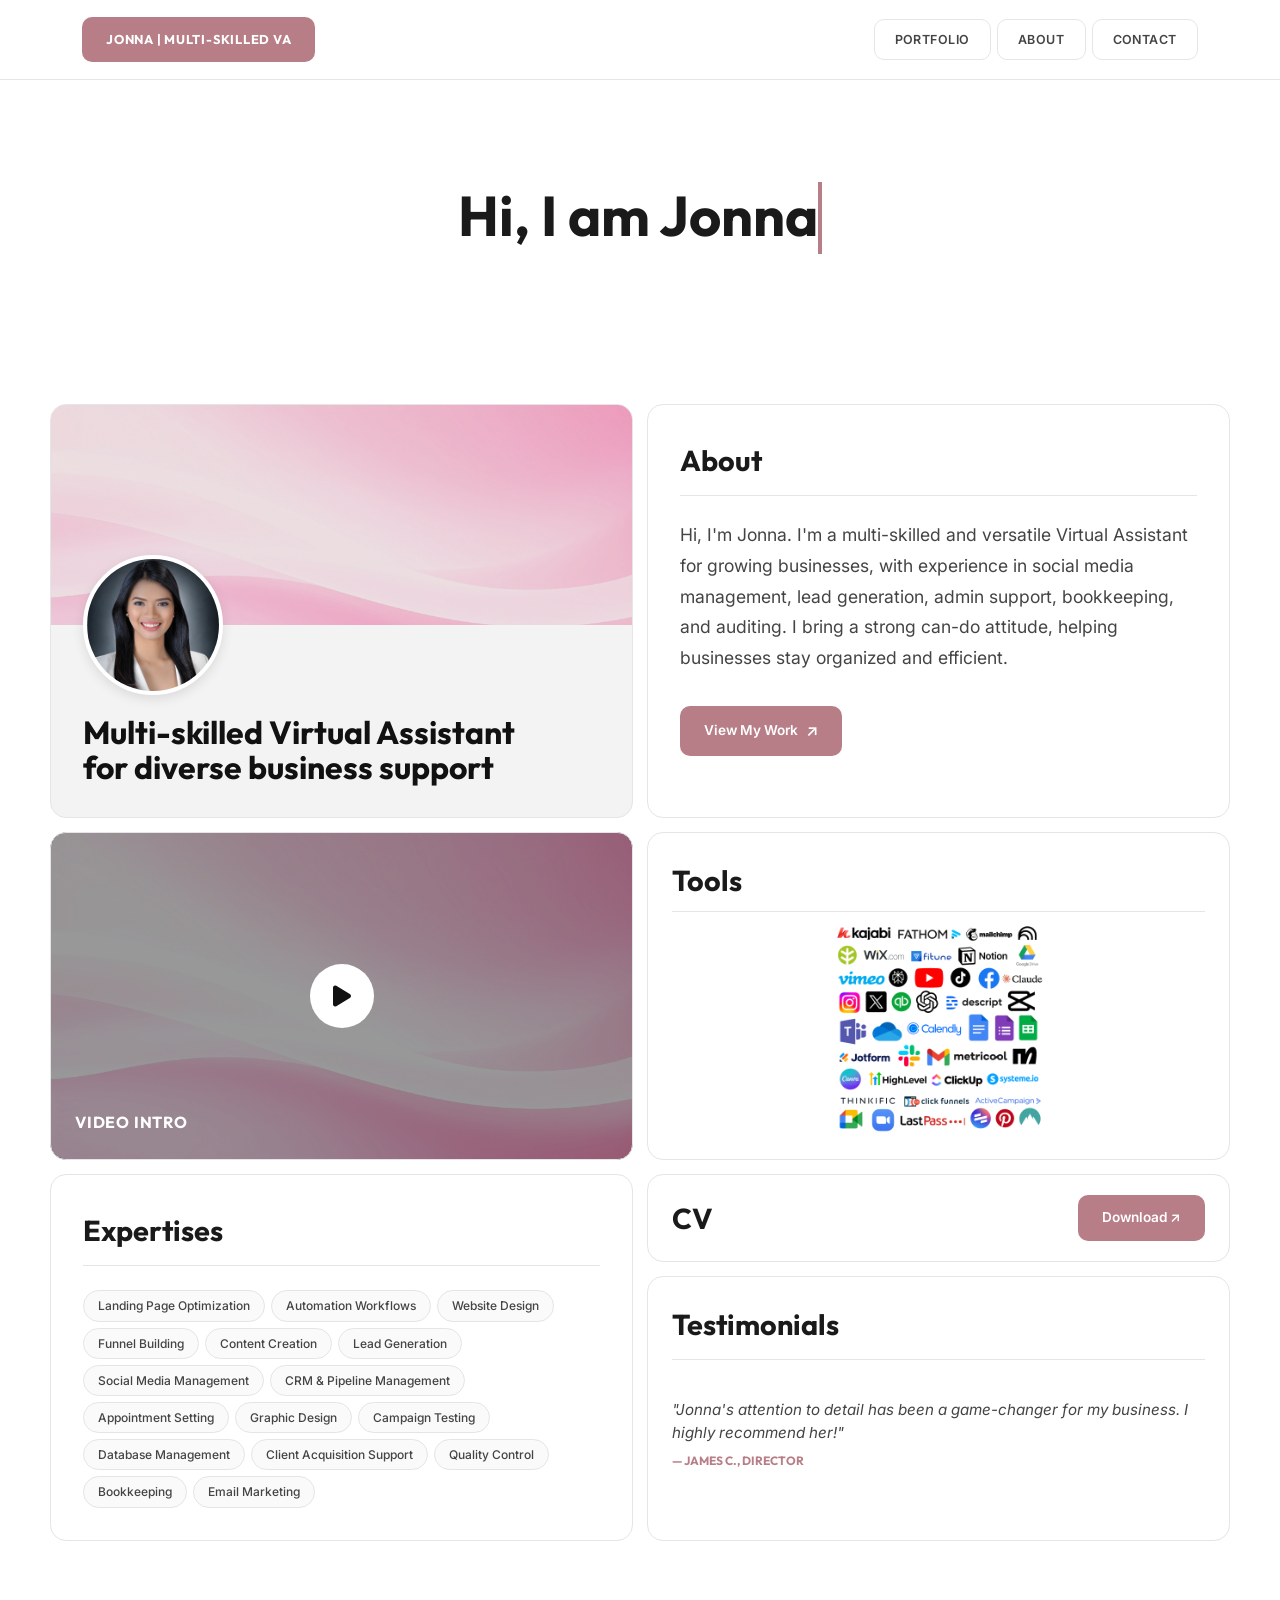
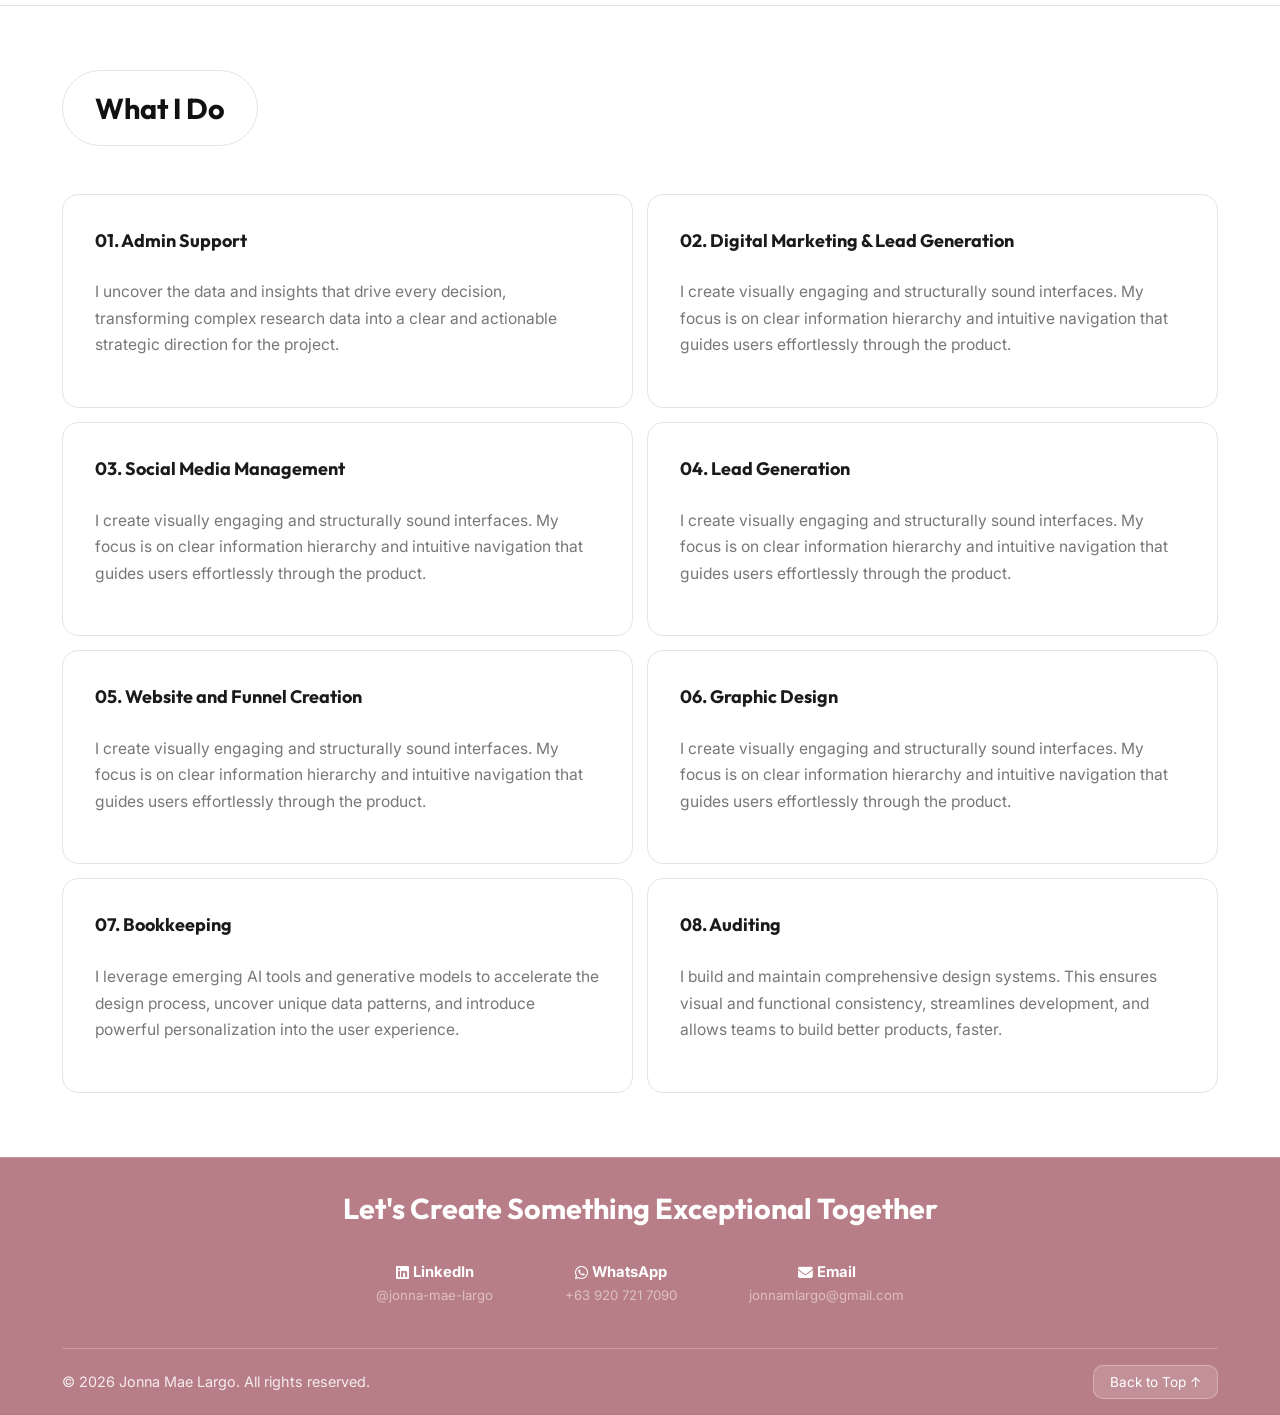
==== index.html @ 794be926 "feat: implement site-wide design system, CSS styles, and favicon assets" ====
<!DOCTYPE html>
<html lang="en">

<head>
    <meta charset="UTF-8">
    <meta name="viewport" content="width=device-width, initial-scale=1.0">
    <meta name="description"
        content="Jonna Mae Largo - Multi-skilled Virtual Assistant for diverse business support. Social media management, lead generation, admin support, bookkeeping, and auditing.">
    <meta name="keywords"
        content="Virtual Assistant, Social Media Management, Lead Generation, VA, Jonna Mae Largo, Admin Support, Bookkeeping, Auditing, Business Support, Growing Businesses">
    <meta name="author" content="Jonna Mae Largo">
    <meta name="robots" content="index, follow">

    <!-- Open Graph / Facebook / LinkedIn -->
    <meta property="og:type" content="website">
    <meta property="og:url" content="https://jonnalargo.github.io/">
    <meta property="og:title" content="Jonna Mae Largo | Multi-Skilled Virtual Assistant">
    <meta property="og:description"
        content="Multi-skilled and versatile Virtual Assistant helping businesses stay organized, efficient, and focused on growth.">
    <meta property="og:image" content="https://jonnalargo.github.io/assets/img/banner/Banner Image.jpg">

    <!-- Twitter -->
    <meta property="twitter:card" content="summary_large_image">
    <meta property="twitter:url" content="https://jonnalargo.github.io/">
    <meta property="twitter:title" content="Jonna Mae Largo | Multi-Skilled Virtual Assistant">
    <meta property="twitter:description"
        content="Multi-skilled and versatile Virtual Assistant helping businesses stay organized, efficient, and focused on growth.">
    <meta property="twitter:image" content="https://jonnalargo.github.io/assets/img/banner/Banner Image.jpg">

    <title>Jonna Mae Largo | Multi-Skilled Virtual Assistant</title>

    <link rel="apple-touch-icon" sizes="180x180" href="/apple-touch-icon.png">
    <link rel="icon" type="image/png" sizes="32x32" href="/favicon-32x32.png">
    <link rel="icon" type="image/png" sizes="16x16" href="/favicon-16x16.png">
    <link rel="manifest" href="/site.webmanifest">

    <!-- Google Fonts -->
    <link rel="preconnect" href="https://fonts.googleapis.com">
    <link rel="preconnect" href="https://fonts.gstatic.com" crossorigin>
    <link
        href="https://fonts.googleapis.com/css2?family=Outfit:wght@300;400;500;600;700&family=Inter:wght@400;500;700&display=swap"
        rel="stylesheet">

    <!-- Font Awesome for Icons -->
    <link rel="stylesheet" href="https://cdnjs.cloudflare.com/ajax/libs/font-awesome/6.5.1/css/all.min.css">

    <!-- Core CSS -->
    <link rel="stylesheet" href="assets/css/styles.css">
</head>

<body>
    <header id="site-header"></header>

    <main>
        <!-- Hero Banner -->
        <section class="hero-banner container" id="heroBanner">
            <h1 class="hero-banner-text">Hi, I am Jonna</h1>
        </section>

        <!-- Main Grid Layout -->
        <section class="main-grid container" id="mainGrid">
            <!-- Row 1: Hero & About -->
            <div class="hero-card">
                <div class="hero-card-banner">
                    <img src="assets/img/banner/Banner Image.jpg" alt="Banner">
                </div>
                <div class="hero-card-body">
                    <div class="hero-avatar">
                        <img src="assets/img/profile/avatar-300.png" alt="Jonna Mae Largo">
                    </div>
                    <h1 class="hero-title">Multi-skilled Virtual Assistant<br>for diverse business support</h1>
                </div>
            </div>
            <div class="about-card">
                <h2 class="card-heading">About</h2>
                <p class="about-text">Hi, I'm Jonna. I'm a multi-skilled and versatile Virtual Assistant for growing
                    businesses, with experience in social media management, lead generation, admin support, bookkeeping,
                    and auditing. I bring a strong can-do attitude, helping businesses stay organized and efficient.</p>
                <a href="portfolio.html" class="btn-primary">View My Work <span class="btn-arrow">↗</span></a>
            </div>

            <!-- Row 2: Video & Tools -->
            <div class="video-card">
                <div class="video-placeholder">
                    <img src="assets/img/banner/Banner Image.jpg" alt="Video Placeholder">
                    <div class="play-button">
                        <i class="fa-solid fa-play"></i>
                    </div>
                    <span class="video-label">Video Intro</span>
                </div>
            </div>
            <div class="tools-card">
                <h3 class="card-heading">Tools</h3>
                <div class="tools-image-container">
                    <img src="assets/img/tools/Marketing Tools.png" alt="Marketing Tools" class="tools-image">
                </div>
            </div>

            <!-- Row 3: Expertise & (CV + Testimonies) -->
            <div class="expertise-card">
                <h3 class="card-heading">Expertises</h3>
                <div class="tags-container">
                    <span class="tag">Landing Page Optimization</span>
                    <span class="tag">Automation Workflows</span>
                    <span class="tag">Website Design</span>
                    <span class="tag">Funnel Building</span>
                    <span class="tag">Content Creation</span>
                    <span class="tag">Lead Generation</span>
                    <span class="tag">Social Media Management</span>
                    <span class="tag">CRM &amp; Pipeline Management</span>
                    <span class="tag">Appointment Setting</span>
                    <span class="tag">Graphic Design</span>
                    <span class="tag">Campaign Testing</span>
                    <span class="tag">Database Management</span>
                    <span class="tag">Client Acquisition Support</span>
                    <span class="tag">Quality Control</span>
                    <span class="tag">Bookkeeping</span>
                    <span class="tag">Email Marketing</span>
                </div>
            </div>
            <div class="stacked-col">
                <div class="cv-card-mini">
                    <h3 class="mini-heading">CV</h3>
                    <a href="assets/files/cv.pdf" class="btn-primary" download>Download ↗</a>
                </div>
                <div class="testimony-card-mini">
                    <h3 class="card-heading">Testimonials</h3>
                    <div class="testimony-scroller">
                        <div class="testimony-track">
                            <div class="testimony-item">
                                <p class="testimony-text">"Jonna's attention to detail has been a game-changer for my
                                    business. I highly recommend her!"</p>
                                <p class="testimony-author">— James C., Director</p>
                            </div>
                            <div class="testimony-item">
                                <p class="testimony-text">"The social media management Jonna provided was exceptional.
                                    We saw a noticeable increase in engagement."</p>
                                <p class="testimony-author">— Elena R., Owner</p>
                            </div>
                            <div class="testimony-item">
                                <p class="testimony-text">"A versatile virtual assistant who stays on top of every
                                    deadline. Jonna is truly talented."</p>
                                <p class="testimony-author">— Marcus L., Lead</p>
                            </div>
                            <!-- Duplicated for loop -->
                            <div class="testimony-item">
                                <p class="testimony-text">"Jonna's attention to detail has been a game-changer for my
                                    business. I highly recommend her!"</p>
                                <p class="testimony-author">— James C., Director</p>
                            </div>
                        </div>
                    </div>
                </div>
            </div>
        </section>


        <!-- Services Section -->
        <section class="services-section" id="services">
            <div class="container">
                <span class="section-label">What I Do</span>
                <div class="services-grid">
                    <div class="service-card">
                        <h4 class="service-number">01. Admin Support</h4>
                        <p class="service-desc">I uncover the data and insights that drive every decision, transforming
                            complex research data into a clear and actionable strategic direction for the project.</p>
                    </div>
                    <div class="service-card">
                        <h4 class="service-number">02. Digital Marketing &amp; Lead Generation</h4>
                        <p class="service-desc">I create visually engaging and structurally sound interfaces. My focus
                            is on clear information hierarchy and intuitive navigation that guides users effortlessly
                            through the product.</p>
                    </div>
                    <div class="service-card">
                        <h4 class="service-number">03. Social Media Management</h4>
                        <p class="service-desc">I create visually engaging and structurally sound interfaces. My focus
                            is on clear information hierarchy and intuitive navigation that guides users effortlessly
                            through the product.</p>
                    </div>
                    <div class="service-card">
                        <h4 class="service-number">04. Lead Generation</h4>
                        <p class="service-desc">I create visually engaging and structurally sound interfaces. My focus
                            is on clear information hierarchy and intuitive navigation that guides users effortlessly
                            through the product.</p>
                    </div>
                    <div class="service-card">
                        <h4 class="service-number">05. Website and Funnel Creation</h4>
                        <p class="service-desc">I create visually engaging and structurally sound interfaces. My focus
                            is on clear information hierarchy and intuitive navigation that guides users effortlessly
                            through the product.</p>
                    </div>
                    <div class="service-card">
                        <h4 class="service-number">06. Graphic Design</h4>
                        <p class="service-desc">I create visually engaging and structurally sound interfaces. My focus
                            is on clear information hierarchy and intuitive navigation that guides users effortlessly
                            through the product.</p>
                    </div>
                    <div class="service-card">
                        <h4 class="service-number">07. Bookkeeping</h4>
                        <p class="service-desc">I leverage emerging AI tools and generative models to accelerate the
                            design process, uncover unique data patterns, and introduce powerful personalization into
                            the user experience.</p>
                    </div>
                    <div class="service-card">
                        <h4 class="service-number">08. Auditing</h4>
                        <p class="service-desc">I build and maintain comprehensive design systems. This ensures visual
                            and functional consistency, streamlines development, and allows teams to build better
                            products, faster.</p>
                    </div>
                </div>
            </div>
        </section>


    </main>

    <footer id="site-footer"></footer>

    <script src="assets/js/components.js"></script>
    <script src="assets/js/index.js"></script>
</body>

</html>
---- assets/css/styles.css ----
/* ========================================
   Design System & Variables
   ======================================== */
@import url('https://fonts.googleapis.com/css2?family=Inter:wght@300;400;500;600;700&family=Outfit:wght@400;500;600;700&display=swap');

:root {
    --clr-bg: #ffffff;
    --clr-bg-alt: #fafafa;
    --clr-surface: #ffffff;
    --clr-border: #e5e5e5;
    --clr-text: #1a1a1a;
    --clr-text-secondary: #444;
    --clr-text-muted: #777;
    --clr-black: #111;
    --clr-white: #fff;
    --clr-accent: #b87e87;
    --clr-accent-hover: #a67179;

    --font-heading: 'Outfit', sans-serif;
    --font-body: 'Inter', sans-serif;

    --space-xs: 0.25rem;
    --space-sm: 0.5rem;
    --space-md: 1rem;
    --space-lg: 1.5rem;
    --space-xl: 2rem;
    --space-2xl: 3rem;
    --space-3xl: 4rem;

    --ease: cubic-bezier(0.4, 0, 0.2, 1);
    --transition-fast: 150ms var(--ease);
    --transition-base: 250ms var(--ease);

    --header-height: 80px;
    --notif-height: 36px;
    --max-width: 1180px;
    --radius: 16px;
    --radius-sm: 10px;
    --radius-pill: 50px;
}

/* ========================================
   Reset & Base
   ======================================== */
*,
*::before,
*::after {
    margin: 0;
    padding: 0;
    box-sizing: border-box;
}

html {
    height: 100%;
    margin: 0;
    padding: 0;
    scroll-behavior: smooth;
    -webkit-font-smoothing: antialiased;
    overflow-x: hidden;
}

body {
    font-family: var(--font-body);
    background: var(--clr-bg);
    color: var(--clr-text);
    line-height: 1.6;
    min-height: 100vh;
    min-height: 100dvh;
    margin: 0;
    display: flex;
    flex-direction: column;
    overflow-x: hidden;
}

a {
    color: inherit;
    text-decoration: none;
}

ul {
    list-style: none;
}

img {
    max-width: 100%;
    display: block;
}

/* ========================================
   Notification Bar
   ======================================== */
.notification-bar {
    height: var(--notif-height);
    background: var(--clr-bg-alt);
    display: flex;
    align-items: center;
    justify-content: center;
    gap: var(--space-md);
    font-size: 0.8rem;
    color: var(--clr-text-muted);
    border-bottom: 1px solid var(--clr-border);
}

.notification-bar p {
    display: flex;
    align-items: center;
    gap: var(--space-sm);
}

.notification-cta {
    background: var(--clr-coral);
    color: var(--clr-white);
    padding: 3px 14px;
    border-radius: var(--radius-pill);
    font-size: 0.75rem;
    font-weight: 600;
    transition: opacity var(--transition-fast);
}

.notification-cta:hover {
    opacity: 0.85;
}

/* ========================================
   Header
   ======================================== */
#site-header {
    position: sticky;
    top: 0;
    z-index: 1000;
    height: var(--header-height);
    background: rgba(255, 255, 255, 0.85);
    backdrop-filter: blur(16px);
    -webkit-backdrop-filter: blur(16px);
    border-bottom: 1px solid var(--clr-border);
}

.header-container {
    max-width: var(--max-width);
    margin: 0 auto;
    padding: 0 var(--space-xl);
    height: 100%;
    display: flex;
    align-items: center;
    justify-content: space-between;
}

.logo {
    font-family: var(--font-heading);
    font-size: 0.8rem;
    font-weight: 700;
    letter-spacing: 0.06em;
    text-transform: uppercase;
    background: var(--clr-accent);
    color: var(--clr-white);
    padding: 12px 24px;
    border-radius: var(--radius-sm);
    transition: background var(--transition-fast);
}

.logo:hover {
    background: var(--clr-accent-hover);
}

nav ul {
    display: flex;
    gap: 6px;
    align-items: center;
}

nav ul li a {
    display: inline-flex;
    align-items: center;
    gap: 4px;
    padding: 10px 20px;
    font-size: 0.78rem;
    font-weight: 600;
    text-transform: uppercase;
    letter-spacing: 0.04em;
    color: var(--clr-text-secondary);
    border: 1px solid transparent;
    border-radius: var(--radius-sm);
    transition: all var(--transition-fast);
}

nav ul li a:hover {
    color: var(--clr-text);
    background: var(--clr-bg-alt);
}

nav ul li a.nav-outlined {
    border-color: var(--clr-border);
}

nav ul li a.nav-outlined:hover {
    border-color: var(--clr-text);
    background: var(--clr-bg-alt);
}

nav ul li a.active {
    color: var(--clr-black);
    font-weight: 700;
}

/* Mobile nav toggle */
.nav-toggle {
    display: none;
    flex-direction: column;
    gap: 5px;
    background: none;
    border: none;
    cursor: pointer;
    padding: var(--space-sm);
    z-index: 1001;
}

.nav-toggle span {
    display: block;
    width: 22px;
    height: 2px;
    background: var(--clr-text);
    border-radius: 2px;
    transition: transform var(--transition-base), opacity var(--transition-base);
}

.nav-toggle.open span:nth-child(1) {
    transform: translateY(7px) rotate(45deg);
}

.nav-toggle.open span:nth-child(2) {
    opacity: 0;
}

.nav-toggle.open span:nth-child(3) {
    transform: translateY(-7px) rotate(-45deg);
}

/* ========================================
   Layout
   ======================================== */
main {
    flex: 1;
    width: 100%;
}

.container {
    max-width: var(--max-width);
    margin: 0 auto;
    padding: 0 0.75rem;
}

/* ========================================
   Card Base
   ======================================== */
.card {
    background: var(--clr-surface);
    border: 1px solid var(--clr-border);
    border-radius: var(--radius);
    overflow: hidden;
}

/* ========================================
   Hero Banner
   ======================================== */
.hero-banner {
    display: flex;
    align-items: center;
    justify-content: center;
    min-height: 260px;
    padding-top: var(--space-2xl);
    padding-bottom: var(--space-xl);
}

.hero-banner-text {
    font-family: var(--font-heading);
    font-size: 3.5rem;
    font-weight: 700;
    color: var(--clr-text);
    text-align: center;
    line-height: 1.2;
    overflow: hidden;
    white-space: pre;
    border-right: 4px solid var(--clr-accent);
    width: fit-content;
    margin: 0 auto;
    min-height: 4.5rem;
}

@keyframes blink {

    from,
    to {
        border-color: transparent;
    }

    50% {
        border-color: var(--clr-accent);
    }
}

.hero-banner-text.typing-cursor {
    animation: blink 0.7s step-end infinite;
}

/* ========================================
   Hero Grid
   ======================================== */
/* ========================================
   Main Grid Layout
   ======================================== */
.main-grid {
    display: grid;
    grid-template-columns: 1fr 1fr;
    gap: 14px;
    padding: var(--space-3xl) 0;
    align-items: stretch;
}

.hero-card {
    border: 1px solid var(--clr-border);
    border-radius: var(--radius);
    overflow: hidden;
    position: relative;
    display: flex;
    flex-direction: column;
    background: #f3f3f3;
    /* Light gray background from mockup */
    min-height: auto;
    /* Allow growth by content */
}

.hero-card-banner {
    height: 220px;
    overflow: hidden;
    position: relative;
}

.hero-card-banner::after {
    content: '';
    position: absolute;
    inset: 0;
    background: var(--clr-accent);
    opacity: 0.25;
    pointer-events: none;
}

.hero-card-banner img {
    width: 100%;
    height: 100%;
    object-fit: cover;
}

.hero-card-body {
    padding: var(--space-xl);
    padding-top: 90px;
    /* Space for the 140px avatar */
    position: relative;
    display: flex;
    flex-direction: column;
}

.hero-avatar {
    position: absolute;
    top: -70px;
    left: var(--space-xl);
    width: 140px;
    height: 140px;
    border-radius: 50%;
    border: 4px solid var(--clr-white);
    overflow: hidden;
    background: var(--clr-white);
    box-shadow: 0 4px 12px rgba(0, 0, 0, 0.1);
    z-index: 10;
}

.hero-avatar img {
    width: 100%;
    height: 100%;
    object-fit: cover;
    object-position: center 12%;
}

.hero-title {
    font-family: var(--font-heading);
    font-size: 2rem;
    font-weight: 700;
    color: var(--clr-black);
    line-height: 1.1;
}

/* About Card */
.about-card {
    border: 1px solid var(--clr-border);
    border-radius: var(--radius);
    padding: var(--space-xl);
    display: flex;
    flex-direction: column;
}

.about-heading {
    font-family: var(--font-heading);
    font-size: 1.8rem;
    font-weight: 700;
    margin-bottom: var(--space-lg);
}



.about-text {
    font-size: 1.1rem;
    color: var(--clr-text-secondary);
    line-height: 1.75;
    margin-bottom: var(--space-xl);
}

.btn-primary {
    display: inline-flex;
    align-items: center;
    gap: 8px;
    background: var(--clr-accent);
    color: var(--clr-white);
    padding: 12px 24px;
    border-radius: var(--radius-sm);
    font-size: 0.85rem;
    font-weight: 600;
    transition: background var(--transition-fast);
    width: fit-content;
}

.btn-primary:hover {
    background: var(--clr-accent-hover);
}

.btn-arrow {
    font-size: 1rem;
}

/* ========================================
   Info Grid (Expertises, CV, Tools)
   ======================================== */
.stacked-col {
    display: flex;
    flex-direction: column;
    gap: 14px;
}

.card-heading {
    font-family: var(--font-heading);
    font-size: 1.8rem;
    font-weight: 700;
    margin-bottom: var(--space-lg);
    padding-bottom: 12px;
    border-bottom: 1px solid var(--clr-border);
}

/* Tags */
.tags-container {
    display: flex;
    flex-wrap: wrap;
    gap: 6px;
}

.tag {
    display: inline-block;
    padding: 5px 14px;
    background: var(--clr-bg-alt);
    border: 1px solid var(--clr-border);
    border-radius: var(--radius-pill);
    font-size: 0.75rem;
    color: var(--clr-text-secondary);
    font-weight: 500;
    transition: all var(--transition-fast);
}

/* CV Card */
.cv-card {
    display: flex;
    flex-direction: column;
}

.cv-download {
    margin-top: auto;
}

.cv-select {
    width: 100%;
    padding: 10px 14px;
    border: 1px solid var(--clr-border);
    border-radius: var(--radius-sm);
    font-family: var(--font-body);
    font-size: 0.85rem;
    background: var(--clr-white);
    color: var(--clr-text);
    cursor: pointer;
    appearance: none;
    background-image: url("data:image/svg+xml,%3Csvg xmlns='http://www.w3.org/2000/svg' width='12' height='12' fill='%23777' viewBox='0 0 16 16'%3E%3Cpath d='M1.646 4.646a.5.5 0 0 1 .708 0L8 10.293l5.646-5.647a.5.5 0 0 1 .708.708l-6 6a.5.5 0 0 1-.708 0l-6-6a.5.5 0 0 1 0-.708z'/%3E%3C/svg%3E");
    background-repeat: no-repeat;
    background-position: right 12px center;
}

/* Tools */
.tools-card {
    overflow: hidden;
    display: flex;
    flex-direction: column;
}

.tools-image-container {
    flex: 1;
    display: flex;
    align-items: center;
    justify-content: center;
    margin-left: calc(var(--space-xl) * -1);
    margin-right: calc(var(--space-xl) * -1);
}

.tools-image {
    width: 100%;
    height: auto;
    object-fit: contain;
}

/* Video Card */
.video-card {
    border: 1px solid var(--clr-border);
    border-radius: var(--radius);
    overflow: hidden;
    position: relative;
    background: #000;
    aspect-ratio: 16 / 9;
}

.video-placeholder {
    width: 100%;
    height: 100%;
    position: relative;
}

.video-placeholder img {
    width: 100%;
    height: 100%;
    object-fit: cover;
    opacity: 0.6;
}

.play-button {
    position: absolute;
    top: 50%;
    left: 50%;
    transform: translate(-50%, -50%);
    width: 64px;
    height: 64px;
    background: var(--clr-white);
    color: var(--clr-black);
    border-radius: 50%;
    display: flex;
    align-items: center;
    justify-content: center;
    font-size: 1.5rem;
    cursor: pointer;
    transition: transform var(--transition-fast), background var(--transition-fast);
}

.play-button:hover {
    transform: translate(-50%, -50%) scale(1.1);
    background: var(--clr-bg-alt);
}

.video-label {
    position: absolute;
    bottom: 1.5rem;
    left: 1.5rem;
    color: var(--clr-white);
    font-family: var(--font-heading);
    font-weight: 700;
    font-size: 1rem;
    letter-spacing: 0.05em;
    text-transform: uppercase;
}

/* CV Card Mini */
.cv-card-mini {
    display: flex;
    align-items: center;
    justify-content: space-between;
    padding: 1.25rem 1.5rem;
    border: 1px solid var(--clr-border);
    border-radius: var(--radius);
    background: var(--clr-surface);
}

.mini-heading {
    font-family: var(--font-heading);
    font-size: 1.8rem;
    font-weight: 700;
    margin-bottom: 0;
}

.mini-subtext {
    font-size: 0.75rem;
    color: var(--clr-text-muted);
}

.mini-btn {
    padding: 8px 16px;
    font-size: 0.75rem;
}

/* Testimony Card Mini */
.testimony-card-mini {
    flex: 1;
    border: 1px solid var(--clr-border);
    border-radius: var(--radius);
    padding: 1.5rem;
    overflow: hidden;
    background: var(--clr-surface);
}

.testimony-scroller {
    height: 100px;
    overflow: hidden;
    position: relative;
    mask-image: linear-gradient(to bottom, transparent, black 15%, black 85%, transparent);
    -webkit-mask-image: linear-gradient(to bottom, transparent, black 15%, black 85%, transparent);
}

.testimony-track {
    display: flex;
    flex-direction: column;
    animation: verticalScroll 12s linear infinite;
}

.testimony-track:hover {
    animation-play-state: paused;
}

.testimony-item {
    height: 100px;
    display: flex;
    flex-direction: column;
    justify-content: center;
}

.testimony-text {
    font-size: 0.95rem;
    color: var(--clr-text-secondary);
    font-style: italic;
    line-height: 1.5;
    margin-bottom: 0.4rem;
}

.testimony-author {
    font-family: var(--font-heading);
    font-size: 0.75rem;
    font-weight: 700;
    color: var(--clr-accent);
    text-transform: uppercase;
}

/* Share card styles */
.expertise-card {
    border: 1px solid var(--clr-border);
    border-radius: var(--radius);
    padding: var(--space-xl);
    background: var(--clr-surface);
}

.tools-card {
    border: 1px solid var(--clr-border);
    border-radius: var(--radius);
    background: var(--clr-surface);
    aspect-ratio: 16 / 9;
    padding: 0;
    display: flex;
    flex-direction: column;
}

.tools-card .card-heading {
    margin: 1.5rem 1.5rem 0.5rem;
    padding-bottom: 8px;
}

.tools-image-container {
    flex: 1;
    display: flex;
    align-items: center;
    justify-content: center;
    padding: 0 1.5rem 1.5rem;
    overflow: hidden;
}

.tools-image {
    max-height: 100%;
    width: auto;
    object-fit: contain;
}

.border-none {
    border-bottom: none !important;
}

@keyframes verticalScroll {
    0% {
        transform: translateY(0);
    }

    100% {
        transform: translateY(-300px);
    }
}

/* ========================================
   Showcase Banner
   ======================================== */


/* ========================================
   Services Section
   ======================================== */
.services-section {
    padding: var(--space-3xl) 0;
    border-top: 1px solid var(--clr-border);
}

.section-label {
    display: inline-block;
    font-family: var(--font-heading);
    font-size: 1.8rem;
    font-weight: 700;
    color: var(--clr-black);
    padding: 14px 32px;
    border: 1px solid var(--clr-border);
    border-radius: var(--radius-pill);
    margin-bottom: var(--space-2xl);
}

.services-grid {
    display: grid;
    grid-template-columns: 1fr 1fr;
    gap: 14px;
}

.service-card {
    border: 1px solid var(--clr-border);
    border-radius: var(--radius);
    padding: var(--space-xl) var(--space-xl) var(--space-2xl);
}

.service-number {
    font-family: var(--font-heading);
    font-size: 1.125rem;
    font-weight: 700;
    margin-bottom: var(--space-lg);
}

.service-desc {
    font-size: 0.975rem;
    color: var(--clr-text-muted);
    line-height: 1.7;
}

/* ========================================
   CTA Section
   ======================================== */
.cta-section,
.footer-cta {
    padding: var(--space-xl) 0;
    background: #b87e87;
    /* Original dusty rose */
    color: var(--clr-white);
    position: relative;
    overflow: hidden;
}

.footer-cta {
    border-top: 1px solid rgba(255, 255, 255, 0.2);
}

.cta-links.social-text-links {
    display: flex;
    justify-content: center;
    column-gap: 4.5rem;
    /* Large horizontal gap */
    row-gap: 1.5rem;
    /* Smaller vertical gap for wrap */
    flex-wrap: wrap;
}

.social-link {
    display: flex;
    flex-direction: column;
    align-items: center;
    gap: 0;
    color: var(--clr-white);
    transition: opacity var(--transition-fast);
    padding: 10px 0;
}

.platform-info {
    display: flex;
    align-items: center;
    gap: 4px;
    font-size: 0.925rem;
    font-weight: 700;
}

.social-link:hover {
    opacity: 0.7;
}

.social-link i {
    font-size: 0.925rem;
}

.handle {
    font-size: 0.825rem;
    font-weight: 400;
    color: rgba(255, 255, 255, 0.5);
}

.cta-title {
    font-family: var(--font-heading);
    font-size: 1.8rem;
    font-weight: 700;
    text-align: center;
    margin-bottom: var(--space-lg);
    line-height: 1.3;
}

.cta-links {
    display: grid;
    grid-template-columns: 1fr 1fr 1fr;
    gap: 14px;
}

.cta-link {
    display: flex;
    align-items: center;
    justify-content: space-between;
    padding: 16px 20px;
    border: 1px solid rgba(255, 255, 255, 0.2);
    border-radius: var(--radius-sm);
    font-size: 0.9rem;
    font-weight: 500;
    color: var(--clr-white);
    transition: all var(--transition-base);
}

.cta-link:hover {
    background: rgba(255, 255, 255, 0.08);
    border-color: rgba(255, 255, 255, 0.4);
}

.link-arrow {
    font-size: 1.1rem;
}

/* ========================================
   Footer
   ======================================== */
#site-footer {
    background: #b87e87;
    /* Original dusty rose */
    color: var(--clr-white);
}

.footer-container {
    max-width: var(--max-width);
    margin: 0 auto;
    padding: 0 0.75rem var(--space-md);
}

.footer-bottom {
    display: flex;
    justify-content: space-between;
    align-items: center;
    flex-wrap: wrap;
    gap: var(--space-lg);
    padding-top: var(--space-md);
    border-top: 1px solid rgba(255, 255, 255, 0.2);
}

.copyright {
    color: rgba(255, 255, 255, 0.85);
    font-size: 0.9rem;
}

.footer-links {
    display: flex;
    align-items: center;
    gap: var(--space-xl);
}

.back-to-top {
    background: rgba(255, 255, 255, 0.15);
    border: 1px solid rgba(255, 255, 255, 0.3);
    color: var(--clr-white);
    padding: 8px 16px;
    border-radius: var(--radius-sm);
    font-family: inherit;
    font-size: 0.85rem;
    cursor: pointer;
    transition: all var(--transition-fast);
}

.back-to-top:hover {
    background: rgba(255, 255, 255, 0.25);
    border-color: var(--clr-white);
}

.footer-social-links {
    display: flex;
    gap: var(--space-md);
}

.footer-social-links a {
    color: rgba(255, 255, 255, 0.6);
    font-size: 0.9rem;
    transition: color var(--transition-fast);
}

.footer-social-links a:hover {
    color: var(--clr-white);
}

/* ========================================
   Utility
   ======================================== */
.section-title {
    font-family: var(--font-heading);
    font-size: 2.5rem;
    font-weight: 700;
    margin-bottom: var(--space-xs);
}

.section-subtitle {
    color: var(--clr-text-muted);
    font-size: 1.1rem;
    max-width: 600px;
    margin: 0 0 1.5rem;
}

/* ========================================
   Contact Section
   ======================================== */
.contact-section {
    padding-top: 3rem;
}

.contact-container {
    max-width: 680px;
    margin: 2rem auto 5rem;
    padding: 0 1.5rem;
}

.contact-card {
    background: var(--clr-surface);
    border: 1px solid var(--clr-border);
    border-radius: var(--radius);
    padding: 3rem;
    box-shadow: 0 4px 24px rgba(0, 0, 0, 0.05);
}

.contact-form {
    display: flex;
    flex-direction: column;
    gap: 1.5rem;
}

.form-group {
    display: flex;
    flex-direction: column;
    gap: 0.5rem;
}

.form-label {
    font-family: var(--font-heading);
    font-size: 0.85rem;
    font-weight: 700;
    color: var(--clr-text);
    text-transform: uppercase;
    letter-spacing: 0.05em;
}

.form-input,
.form-textarea {
    width: 100%;
    padding: 12px 16px;
    border: 1px solid var(--clr-border);
    border-radius: var(--radius-sm);
    font-family: var(--font-body);
    font-size: 0.95rem;
    color: var(--clr-text);
    background: var(--clr-bg-alt);
    transition: border-color var(--transition-fast), background var(--transition-fast);
}

.form-input:focus,
.form-textarea:focus {
    outline: none;
    border-color: var(--clr-accent);
    background: var(--clr-white);
}

.form-textarea {
    min-height: 160px;
    resize: vertical;
}

.form-submit {
    margin-top: 1rem;
    padding: 14px 28px;
    font-size: 0.95rem;
    cursor: pointer;
    border: none;
    align-self: flex-start;
}

.form-submit:disabled {
    opacity: 0.6;
    cursor: not-allowed;
}

.form-status {
    margin-top: 1.5rem;
    padding: 1rem;
    border-radius: var(--radius-sm);
    font-size: 0.9rem;
    display: none;
}

.form-status.success {
    display: block;
    background: #ecfdf5;
    color: #065f46;
    border: 1px solid #10b981;
}

.form-status.error {
    display: block;
    background: #fef2f2;
    color: #991b1b;
    border: 1px solid #ef4444;
}

/* ========================================
   Responsive
   ======================================== */
@media (max-width: 900px) {
    .hero-banner {
        padding: 1.5rem 0 !important;
    }

    .container {
        padding-left: 1.25rem !important;
        padding-right: 1.25rem !important;
    }

    .main-grid {
        grid-template-columns: 1fr;
    }

    .services-grid {
        grid-template-columns: 1fr;
    }

    .cta-links {
        grid-template-columns: 1fr;
    }

    .hero-card {
        min-height: 260px;
    }

    /* Footer Mobile */
    .cta-links.social-text-links {
        flex-direction: column;
        align-items: center;
        gap: 0.75rem;
    }

    .social-link {
        padding: 0;
    }

    .footer-bottom {
        flex-direction: column;
        align-items: center;
        gap: 1.5rem;
        text-align: center;
    }
}

@media (max-width: 768px) {
    .nav-toggle {
        display: flex;
    }

    #mainNav {
        position: fixed;
        top: 0;
        right: -100%;
        width: 280px;
        height: 100vh;
        background: var(--clr-white);
        border-left: 1px solid var(--clr-border);
        padding: calc(var(--header-height) + var(--space-xl)) var(--space-md) var(--space-md);
        transition: right 0.4s var(--ease);
        box-shadow: -10px 0 40px rgba(0, 0, 0, 0.1);
        z-index: 1000;
    }

    #mainNav.open {
        right: 0;
    }

    nav ul {
        flex-direction: column;
        gap: var(--space-sm);
        width: 100%;
        align-items: stretch;
    }

    nav ul li a {
        display: block;
        padding: var(--space-sm) var(--space-md);
        font-size: 1rem;
    }

    .cta-title {
        font-size: 1.6rem;
    }

    .hero-title {
        font-size: 1.3rem;
    }

    .about-heading {
        font-size: 1.4rem;
    }
}
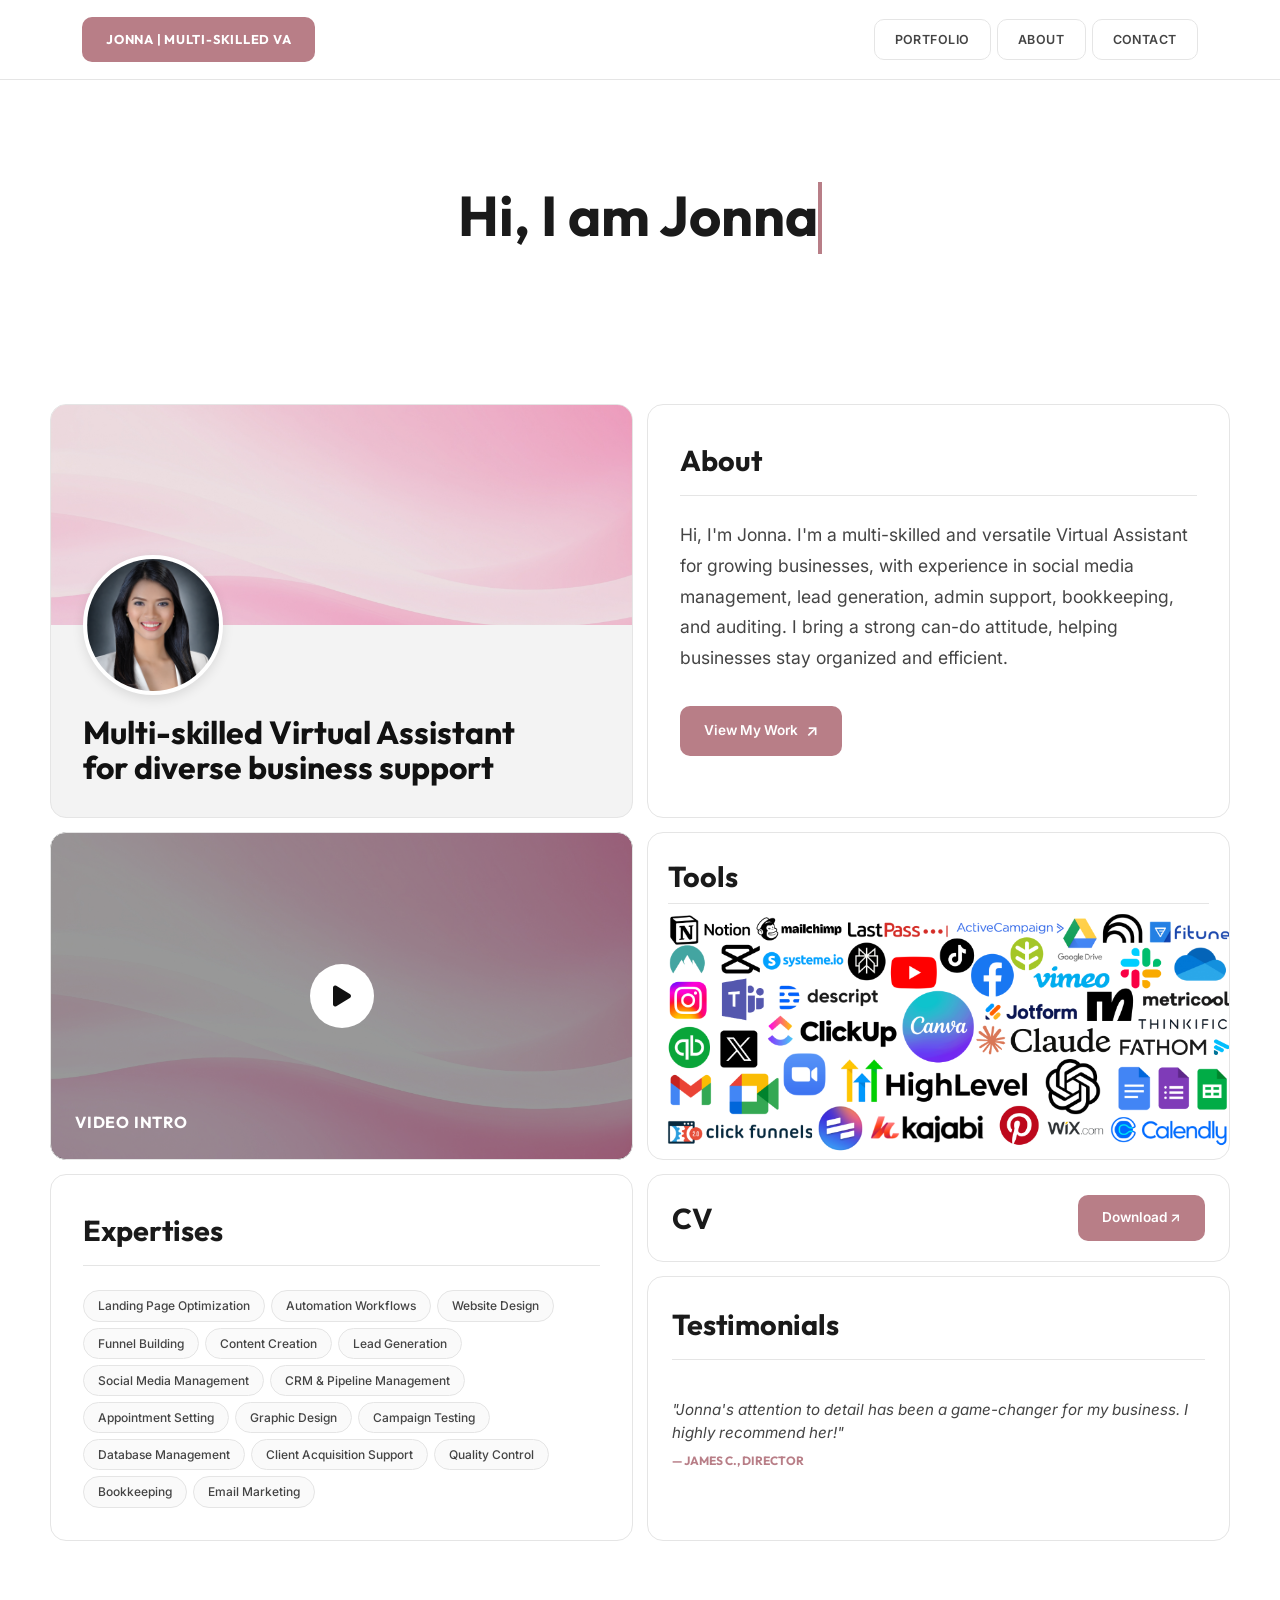
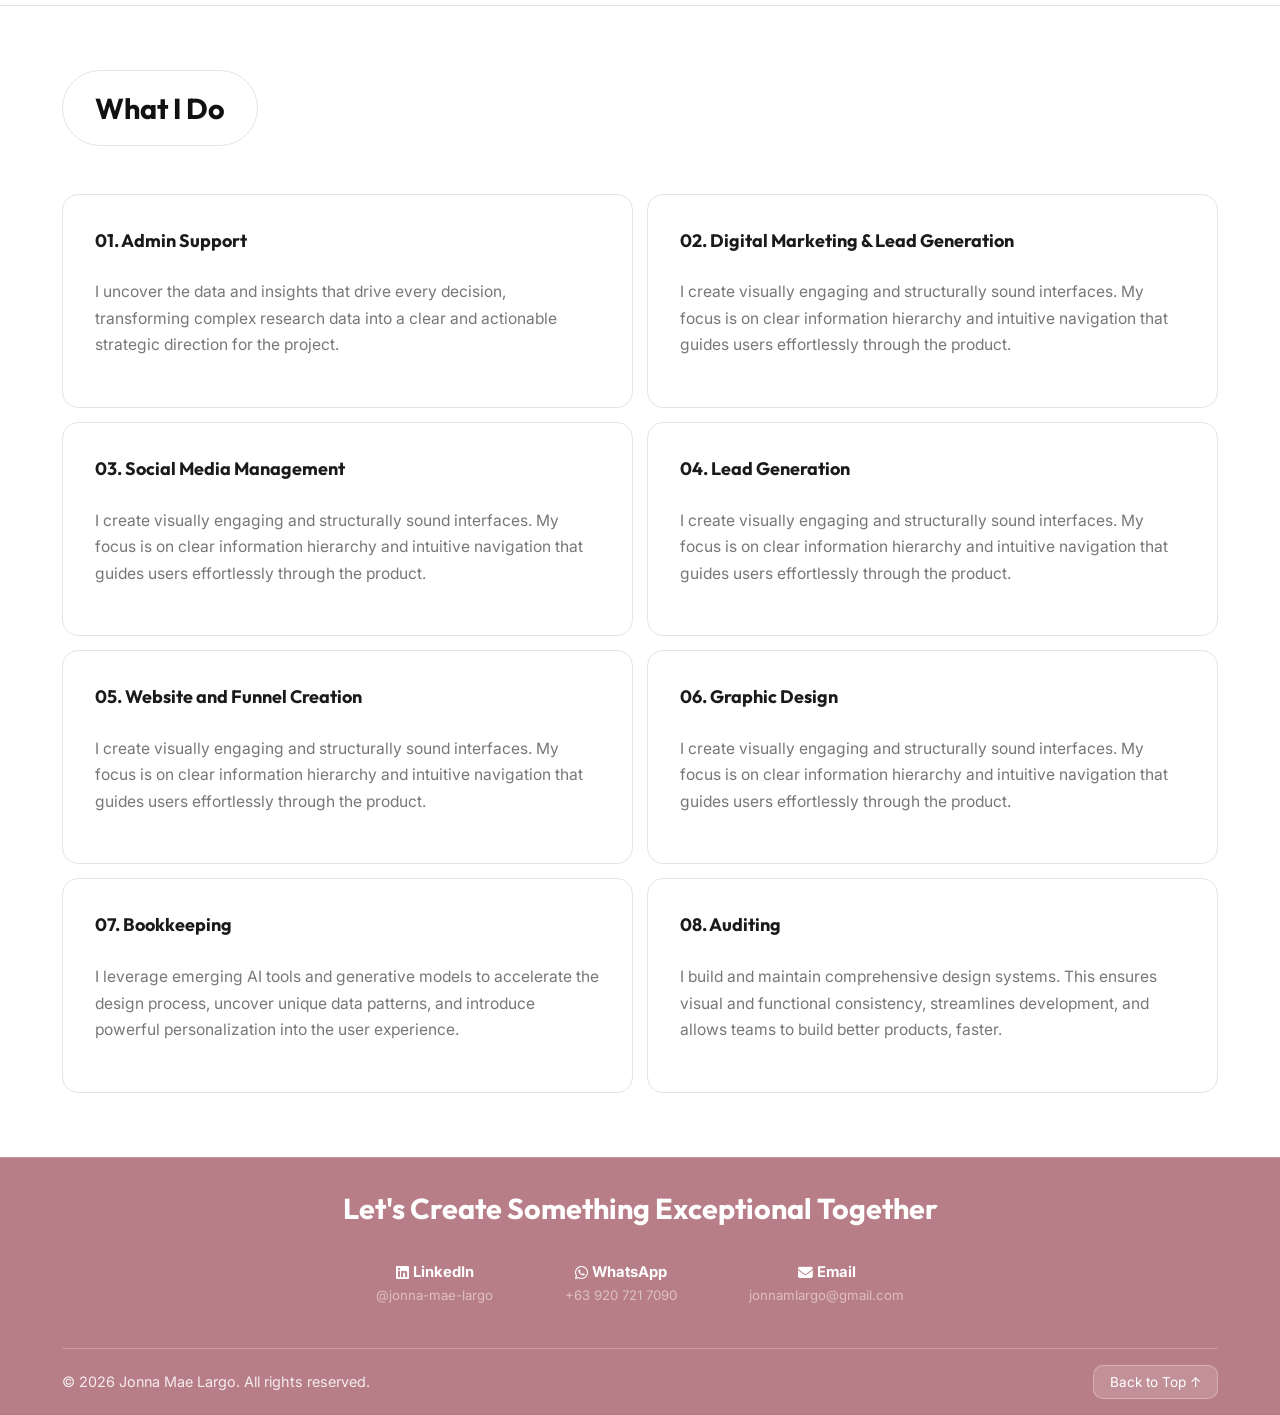
==== commit 4897a89a: "updated tools image" ====
--- a/index.html
+++ b/index.html
@@ -17,15 +17,14 @@
     <meta property="og:title" content="Jonna Mae Largo | Multi-Skilled Virtual Assistant">
     <meta property="og:description"
         content="Multi-skilled and versatile Virtual Assistant helping businesses stay organized, efficient, and focused on growth.">
-    <meta property="og:image" content="https://jonnalargo.github.io/assets/img/banner/Banner Image.jpg">
+    <meta property="og:image" content="https://jonnalargo.github.io/assets/img/profile/avatar-300.png">
 
     <!-- Twitter -->
     <meta property="twitter:card" content="summary_large_image">
-    <meta property="twitter:url" content="https://jonnalargo.github.io/">
-    <meta property="twitter:title" content="Jonna Mae Largo | Multi-Skilled Virtual Assistant">
-    <meta property="twitter:description"
-        content="Multi-skilled and versatile Virtual Assistant helping businesses stay organized, efficient, and focused on growth.">
-    <meta property="twitter:image" content="https://jonnalargo.github.io/assets/img/banner/Banner Image.jpg">
+    <meta property="twitter:url" content="https://jonnalargo.github.io/about.html">
+    <meta property="twitter:title" content="About Me | Jonna Mae Largo - Virtual Assistant">
+    <meta property="twitter:description" content="Get to know the multi-skilled VA behind the growth of diverse businesses. Dedicated to organization and efficiency.">
+    <meta property="twitter:image" content="https://jonnalargo.github.io/assets/img/profile/avatar-300.png">
 
     <title>Jonna Mae Largo | Multi-Skilled Virtual Assistant</title>
 
@@ -92,7 +91,7 @@
             <div class="tools-card">
                 <h3 class="card-heading">Tools</h3>
                 <div class="tools-image-container">
-                    <img src="assets/img/tools/Marketing Tools.png" alt="Marketing Tools" class="tools-image">
+                    <img src="assets/img/tools/Tools.png" alt="Tools" class="tools-image">
                 </div>
             </div>
 
--- a/assets/css/styles.css
+++ b/assets/css/styles.css
@@ -499,26 +499,7 @@
 }
 
 /* Tools */
-.tools-card {
-    overflow: hidden;
-    display: flex;
-    flex-direction: column;
-}
-
-.tools-image-container {
-    flex: 1;
-    display: flex;
-    align-items: center;
-    justify-content: center;
-    margin-left: calc(var(--space-xl) * -1);
-    margin-right: calc(var(--space-xl) * -1);
-}
-
-.tools-image {
-    width: 100%;
-    height: auto;
-    object-fit: contain;
-}
+/* Handled by .tools-card in Share card styles section */
 
 /* Video Card */
 .video-card {
@@ -676,8 +657,8 @@
 }
 
 .tools-card .card-heading {
-    margin: 1.5rem 1.5rem 0.5rem;
-    padding-bottom: 8px;
+    margin: 1.25rem 1.25rem 0.25rem;
+    padding-bottom: 4px;
 }
 
 .tools-image-container {
@@ -685,14 +666,21 @@
     display: flex;
     align-items: center;
     justify-content: center;
-    padding: 0 1.5rem 1.5rem;
+    padding: 0.25 0.75rem 1rem;
     overflow: hidden;
 }
 
 .tools-image {
     max-height: 100%;
+    max-width: 100%;
     width: auto;
+    height: auto;
     object-fit: contain;
+    margin: auto;
+    display: block;
+    transform: scale(1.4);
+    transform-origin: center;
+    transition: transform var(--transition-base);
 }
 
 .border-none {
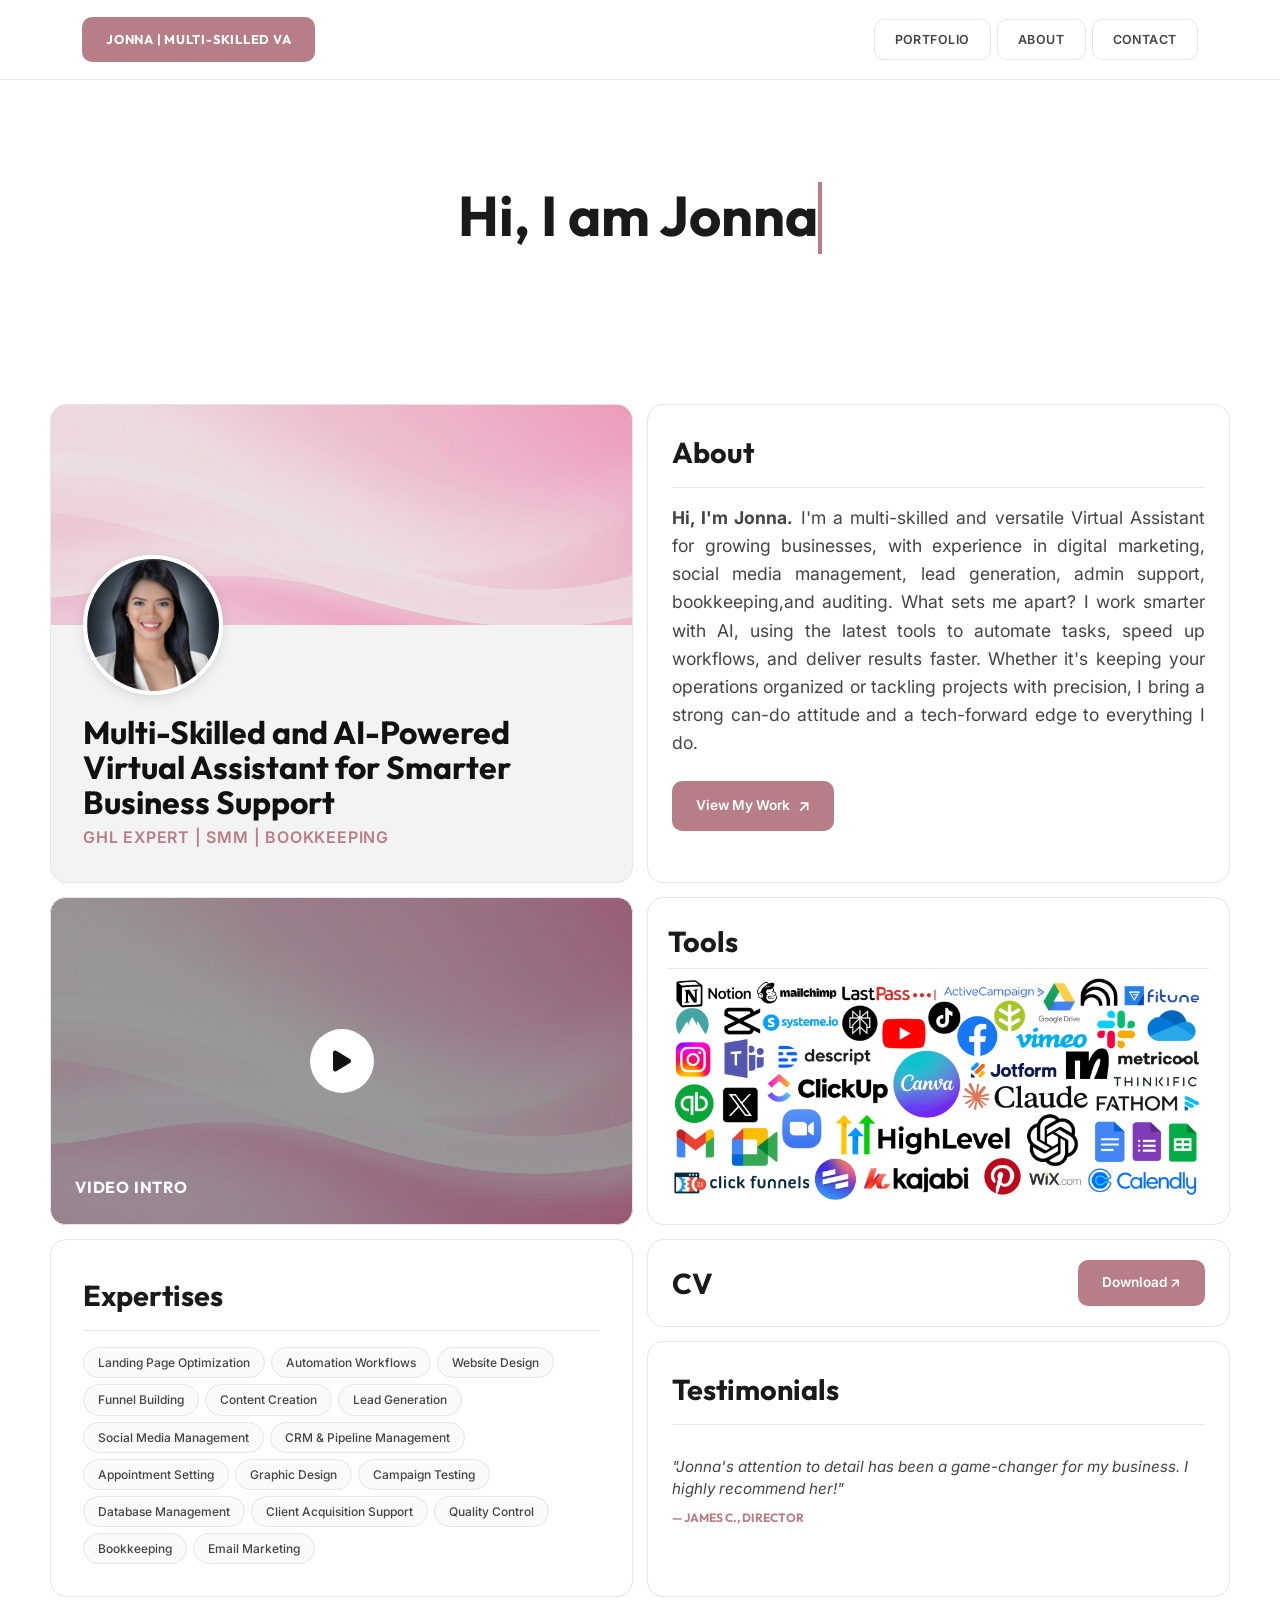
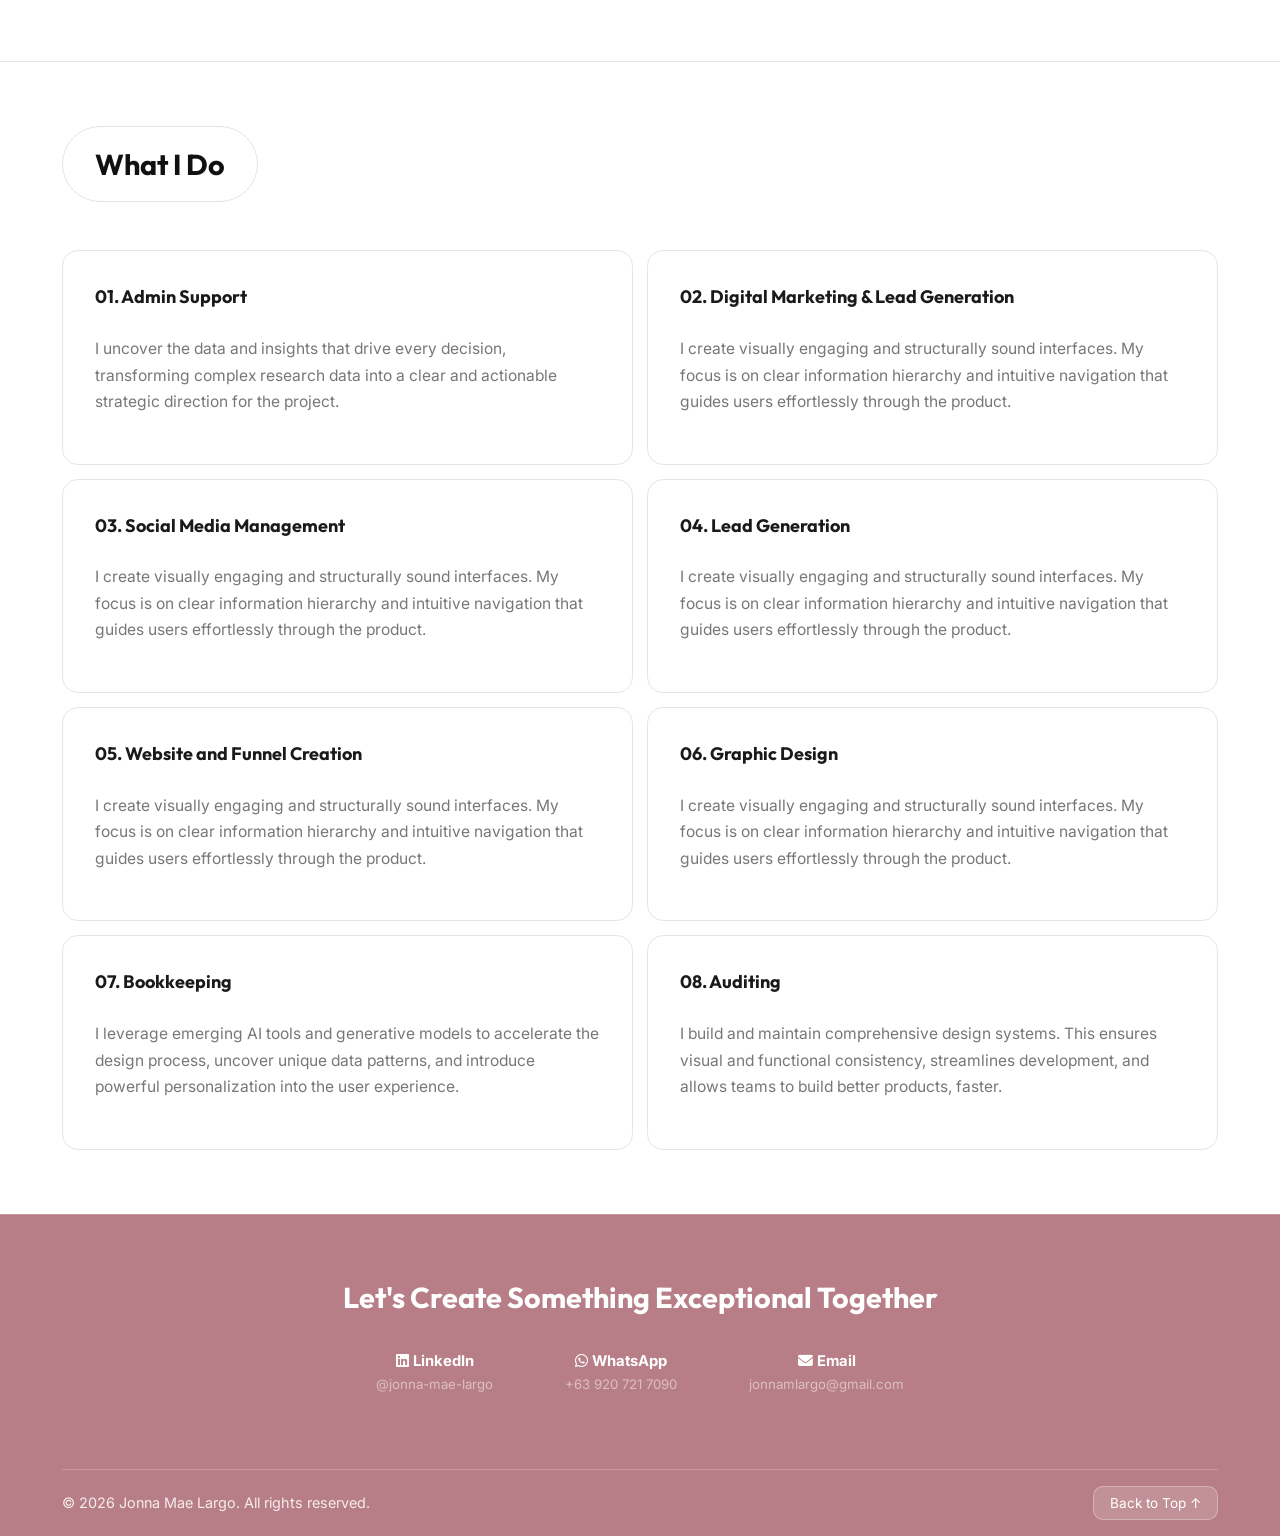
==== commit 93e814e5: "feat: enhance personal branding and add global CSS styles for consistent site-wide design" ====
--- a/index.html
+++ b/index.html
@@ -23,7 +23,8 @@
     <meta property="twitter:card" content="summary_large_image">
     <meta property="twitter:url" content="https://jonnalargo.github.io/about.html">
     <meta property="twitter:title" content="About Me | Jonna Mae Largo - Virtual Assistant">
-    <meta property="twitter:description" content="Get to know the multi-skilled VA behind the growth of diverse businesses. Dedicated to organization and efficiency.">
+    <meta property="twitter:description"
+        content="Get to know the multi-skilled VA behind the growth of diverse businesses. Dedicated to organization and efficiency.">
     <meta property="twitter:image" content="https://jonnalargo.github.io/assets/img/profile/avatar-300.png">
 
     <title>Jonna Mae Largo | Multi-Skilled Virtual Assistant</title>
@@ -67,14 +68,19 @@
                     <div class="hero-avatar">
                         <img src="assets/img/profile/avatar-300.png" alt="Jonna Mae Largo">
                     </div>
-                    <h1 class="hero-title">Multi-skilled Virtual Assistant<br>for diverse business support</h1>
+                    <h1 class="hero-title">Multi-Skilled and AI-Powered Virtual Assistant for Smarter Business Support</h1>
+                    <p class="hero-subtitle">GHL Expert | SMM | Bookkeeping</p>
                 </div>
             </div>
             <div class="about-card">
                 <h2 class="card-heading">About</h2>
-                <p class="about-text">Hi, I'm Jonna. I'm a multi-skilled and versatile Virtual Assistant for growing
-                    businesses, with experience in social media management, lead generation, admin support, bookkeeping,
-                    and auditing. I bring a strong can-do attitude, helping businesses stay organized and efficient.</p>
+                <p class="about-text"><strong>Hi, I'm Jonna.</strong> I'm a multi-skilled and versatile Virtual Assistant for growing
+                    businesses, with experience in digital marketing, social media management, lead generation, admin
+                    support, bookkeeping,and auditing. What sets me apart? I work smarter with AI, using the latest
+                    tools to automate tasks,
+                    speed up workflows, and deliver results faster. Whether it's keeping your operations organized or
+                    tackling projects with precision, I bring a strong can-do attitude and a tech-forward edge to
+                    everything I do.</p>
                 <a href="portfolio.html" class="btn-primary">View My Work <span class="btn-arrow">↗</span></a>
             </div>
 
--- a/assets/css/styles.css
+++ b/assets/css/styles.css
@@ -386,13 +386,22 @@
     font-weight: 700;
     color: var(--clr-black);
     line-height: 1.1;
+    margin-bottom: var(--space-xs);
+}
+
+.hero-subtitle {
+    font-size: 1rem;
+    color: var(--clr-accent);
+    font-weight: 600;
+    letter-spacing: 0.05em;
+    text-transform: uppercase;
 }
 
 /* About Card */
 .about-card {
     border: 1px solid var(--clr-border);
     border-radius: var(--radius);
-    padding: var(--space-xl);
+    padding: var(--space-lg);
     display: flex;
     flex-direction: column;
 }
@@ -409,8 +418,9 @@
 .about-text {
     font-size: 1.1rem;
     color: var(--clr-text-secondary);
-    line-height: 1.75;
-    margin-bottom: var(--space-xl);
+    line-height: 1.6;
+    margin-bottom: var(--space-lg);
+    text-align: justify;
 }
 
 .btn-primary {
@@ -448,7 +458,7 @@
     font-family: var(--font-heading);
     font-size: 1.8rem;
     font-weight: 700;
-    margin-bottom: var(--space-lg);
+    margin-bottom: var(--space-md);
     padding-bottom: 12px;
     border-bottom: 1px solid var(--clr-border);
 }
@@ -666,7 +676,7 @@
     display: flex;
     align-items: center;
     justify-content: center;
-    padding: 0.25 0.75rem 1rem;
+    padding: 0.5rem 1.5rem 1.5rem 0.15rem;
     overflow: hidden;
 }
 
@@ -678,7 +688,7 @@
     object-fit: contain;
     margin: auto;
     display: block;
-    transform: scale(1.4);
+    transform: scale(1.5);
     transform-origin: center;
     transition: transform var(--transition-base);
 }
@@ -752,9 +762,9 @@
    ======================================== */
 .cta-section,
 .footer-cta {
-    padding: var(--space-xl) 0;
-    background: #b87e87;
-    /* Original dusty rose */
+    padding: 4rem 0;
+    background: var(--clr-accent);
+    /* Reverted to pink shade */
     color: var(--clr-white);
     position: relative;
     overflow: hidden;
@@ -1032,6 +1042,347 @@
 }
 
 /* ========================================
+   Portfolio Page
+   ======================================== */
+.portfolio-page {
+    padding-top: var(--space-3xl);
+}
+
+.portfolio-intro {
+    padding-bottom: var(--space-3xl);
+    display: flex;
+    flex-direction: column;
+    align-items: center;
+}
+
+.hero-actions {
+    display: flex;
+    justify-content: center;
+    width: 100%;
+}
+
+.portfolio-title {
+    font-family: var(--font-heading);
+    font-size: 3.5rem;
+    font-weight: 700;
+    color: var(--clr-text);
+    margin-bottom: var(--space-lg);
+    text-align: center;
+}
+
+.portfolio-description {
+    max-width: 800px;
+    margin: 0 auto var(--space-2xl);
+    font-size: 1.1rem;
+    color: var(--clr-text-secondary);
+    line-height: 1.6;
+    text-align: center;
+}
+
+.portfolio-visual-banner {
+    background: linear-gradient(to bottom, #bae6fd, #e0f2fe);
+    position: relative;
+    padding: 6rem 0 2rem;
+    overflow: hidden;
+    margin-bottom: var(--space-3xl);
+}
+
+.sky-canvas {
+    height: 400px;
+    position: relative;
+    display: flex;
+    justify-content: center;
+    align-items: center;
+}
+
+.cloud {
+    position: absolute;
+    background: white;
+    border-radius: 50px;
+    opacity: 0.9;
+    filter: blur(2px);
+}
+
+.cloud-1 {
+    width: 120px;
+    height: 40px;
+    top: 20%;
+    left: 15%;
+}
+
+.cloud-2 {
+    width: 150px;
+    height: 50px;
+    top: 10%;
+    right: 10%;
+}
+
+.cloud-3 {
+    width: 100px;
+    height: 35px;
+    top: 40%;
+    left: 45%;
+}
+
+.gif-box {
+    background: rgba(255, 255, 255, 0.4);
+    border: 2px dashed #b87e87;
+    padding: 2.5rem 5rem;
+    border-radius: var(--radius);
+    color: #b87e87;
+    font-weight: 700;
+    text-align: center;
+    z-index: 2;
+    max-width: 90%;
+}
+
+.hill-landscape {
+    width: 100%;
+    margin-top: -60px;
+}
+
+.hill-landscape svg {
+    width: 100%;
+    height: 160px;
+    display: block;
+}
+
+.portfolio-group {
+    padding: var(--space-2xl) 0;
+}
+
+.group-title {
+    font-family: var(--font-heading);
+    font-size: 2.5rem;
+    font-weight: 700;
+    color: #b87e87;
+    /* Pinkish color from image */
+    margin-bottom: var(--space-xl);
+}
+
+.work-grid {
+    display: grid;
+    gap: 1rem;
+}
+
+.flyers-grid {
+    grid-template-columns: repeat(4, 1fr);
+}
+
+.instagram-grid {
+    grid-template-columns: repeat(4, 1fr);
+}
+
+.reels-grid {
+    grid-template-columns: repeat(2, 1fr);
+}
+
+
+.thumbnails-grid {
+    grid-template-columns: repeat(3, 1fr);
+}
+
+.websites-grid {
+    grid-template-columns: repeat(3, 1fr);
+}
+
+.work-item {
+    border-radius: 8px;
+    overflow: hidden;
+    box-shadow: 0 4px 12px rgba(0, 0, 0, 0.08);
+    transition: transform 0.3s ease;
+    background: var(--clr-bg-alt);
+}
+
+.work-item:hover {
+    transform: translateY(-5px);
+}
+
+.work-item img,
+.work-item video {
+    width: 100%;
+    height: auto;
+    object-fit: contain;
+    display: block;
+}
+
+.scrollable-screen img {
+    width: 100% !important;
+    height: auto !important;
+    object-fit: unset !important;
+}
+
+/* Ultra-Realistic Phone Mockup Styling */
+.phone-mockup {
+    position: relative;
+    width: 100%;
+    max-width: 350px;
+    margin: 0 auto;
+    padding: 25px 12px;
+    background: #080808; /* Deep black obsidian frame */
+    border-radius: 48px;
+    box-shadow:
+        0 40px 80px -20px rgba(0, 0, 0, 0.6),
+        inset 0 0 1px 1px rgba(255, 255, 255, 0.15),
+        /* Rim light */
+        0 0 0 2px #1f1f1f;
+    /* Outer steel casing */
+    transition: transform 0.5s cubic-bezier(0.175, 0.885, 0.32, 1.275);
+    z-index: 5;
+}
+
+/* Side Buttons (Volume & Power) */
+.phone-mockup::before {
+    content: '';
+    position: absolute;
+    left: -4px;
+    top: 100px;
+    width: 3px;
+    height: 35px;
+    background: #2a2a2a;
+    border-radius: 3px 0 0 3px;
+    box-shadow: 0 45px 0 #2a2a2a;
+    /* Volume buttons */
+    z-index: -1;
+}
+
+.phone-mockup::after {
+    content: '';
+    position: absolute;
+    right: -4px;
+    top: 130px;
+    width: 3px;
+    height: 55px;
+    background: #2a2a2a;
+    border-radius: 0 3px 3px 0;
+    z-index: -1;
+}
+
+/* Hardware Notch & Speaker */
+.phone-notch-area {
+    position: absolute;
+    top: 0;
+    left: 50%;
+    transform: translateX(-50%);
+    width: 110px;
+    height: 28px;
+    background: #080808;
+    border-bottom-left-radius: 18px;
+    border-bottom-right-radius: 18px;
+    z-index: 10;
+    display: flex;
+    justify-content: center;
+    align-items: flex-start;
+    padding-top: 8px;
+}
+
+.phone-speaker {
+    width: 35px;
+    height: 3px;
+    background: #1a1a1a;
+    border-radius: 10px;
+}
+
+.phone-screen {
+    position: relative;
+    width: 100%;
+    aspect-ratio: 9 / 16;
+    background: #000;
+    border-radius: 34px;
+    overflow: hidden;
+    display: block;
+    z-index: 1;
+    border: 1px solid rgba(255, 255, 255, 0.04);
+}
+
+.scrollable-screen {
+    overflow-y: auto !important;
+    scrollbar-width: none; /* Hide scrollbar for Firefox */
+}
+
+.scrollable-screen::-webkit-scrollbar {
+    display: none; /* Hide scrollbar for Chrome/Safari */
+}
+
+/* Glass Reflection Overlay */
+.phone-screen::after {
+    content: '';
+    position: absolute;
+    top: 0;
+    left: 0;
+    right: 0;
+    bottom: 0;
+    background: linear-gradient(105deg,
+            rgba(255, 255, 255, 0.05) 0%,
+            rgba(255, 255, 255, 0.08) 40%,
+            transparent 41%,
+            transparent 100%);
+    pointer-events: none;
+    z-index: 5;
+}
+
+.reel-item {
+    background: none !important;
+    box-shadow: none !important;
+    border: none !important;
+    overflow: visible !important;
+}
+
+.reel-item:hover .phone-mockup {
+    transform: translateY(-12px) rotateX(4deg) rotateY(-2deg) scale(1.03);
+}
+
+.phone-screen video {
+    width: 100% !important;
+    height: 100% !important;
+    object-fit: cover !important;
+}
+
+.portfolio-footer-banner {
+    background: #f8fafc;
+    padding: 8rem 0 0;
+    position: relative;
+    overflow: hidden;
+    margin-top: var(--space-3xl);
+}
+
+.portfolio-footer-banner .container {
+    animation: fadeInZoom 3s ease-out forwards;
+}
+
+@keyframes fadeInZoom {
+    0% {
+        opacity: 0;
+        transform: scale(0.98);
+    }
+
+    100% {
+        opacity: 1;
+        transform: scale(1);
+    }
+}
+
+.banner-title {
+    font-family: var(--font-heading);
+    font-size: 2.2rem;
+    font-weight: 700;
+    color: #b87e87;
+    margin-bottom: 1rem;
+}
+
+.banner-subtitle {
+    font-size: 0.95rem;
+    color: var(--clr-text-muted);
+    font-style: italic;
+    max-width: 700px;
+    margin: 0 auto 4rem;
+}
+
+.small-hills svg {
+    height: 80px;
+}
+
+/* ========================================
    Responsive
    ======================================== */
 @media (max-width: 900px) {
@@ -1060,7 +1411,26 @@
         min-height: 260px;
     }
 
-    /* Footer Mobile */
+    /* Portfolio Mobile */
+    .flyers-grid,
+    .instagram-grid,
+    .thumbnails-grid,
+    .websites-grid {
+        grid-template-columns: repeat(2, 1fr);
+    }
+
+    .portfolio-title {
+        font-size: 2.5rem;
+    }
+
+    .group-title {
+        font-size: 2rem;
+    }
+
+    .banner-title {
+        font-size: 1.8rem;
+    }
+
     .cta-links.social-text-links {
         flex-direction: column;
         align-items: center;
@@ -1126,4 +1496,17 @@
     .about-heading {
         font-size: 1.4rem;
     }
+
+    /* Portfolio extra small */
+    .flyers-grid,
+    .instagram-grid,
+    .thumbnails-grid,
+    .reels-grid,
+    .websites-grid {
+        grid-template-columns: 1fr;
+    }
+
+    .portfolio-title {
+        font-size: 2.2rem;
+    }
 }
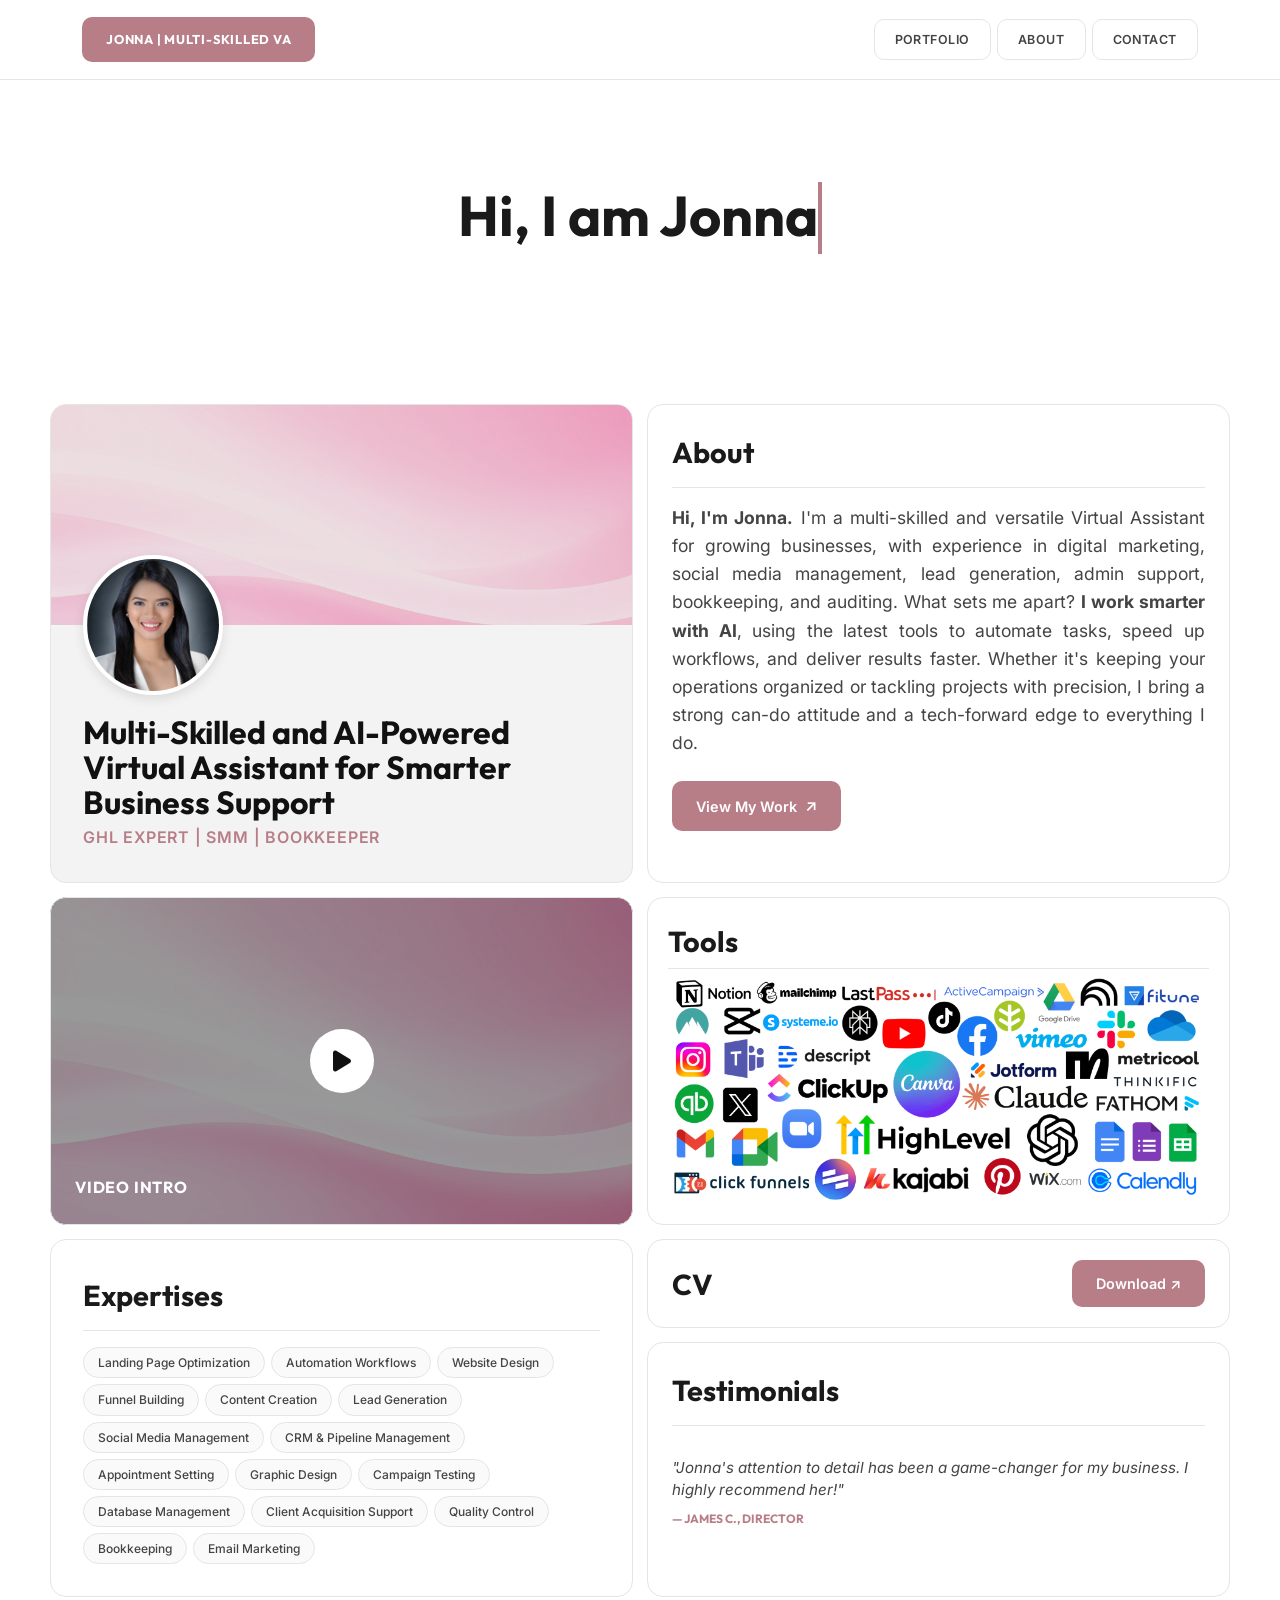
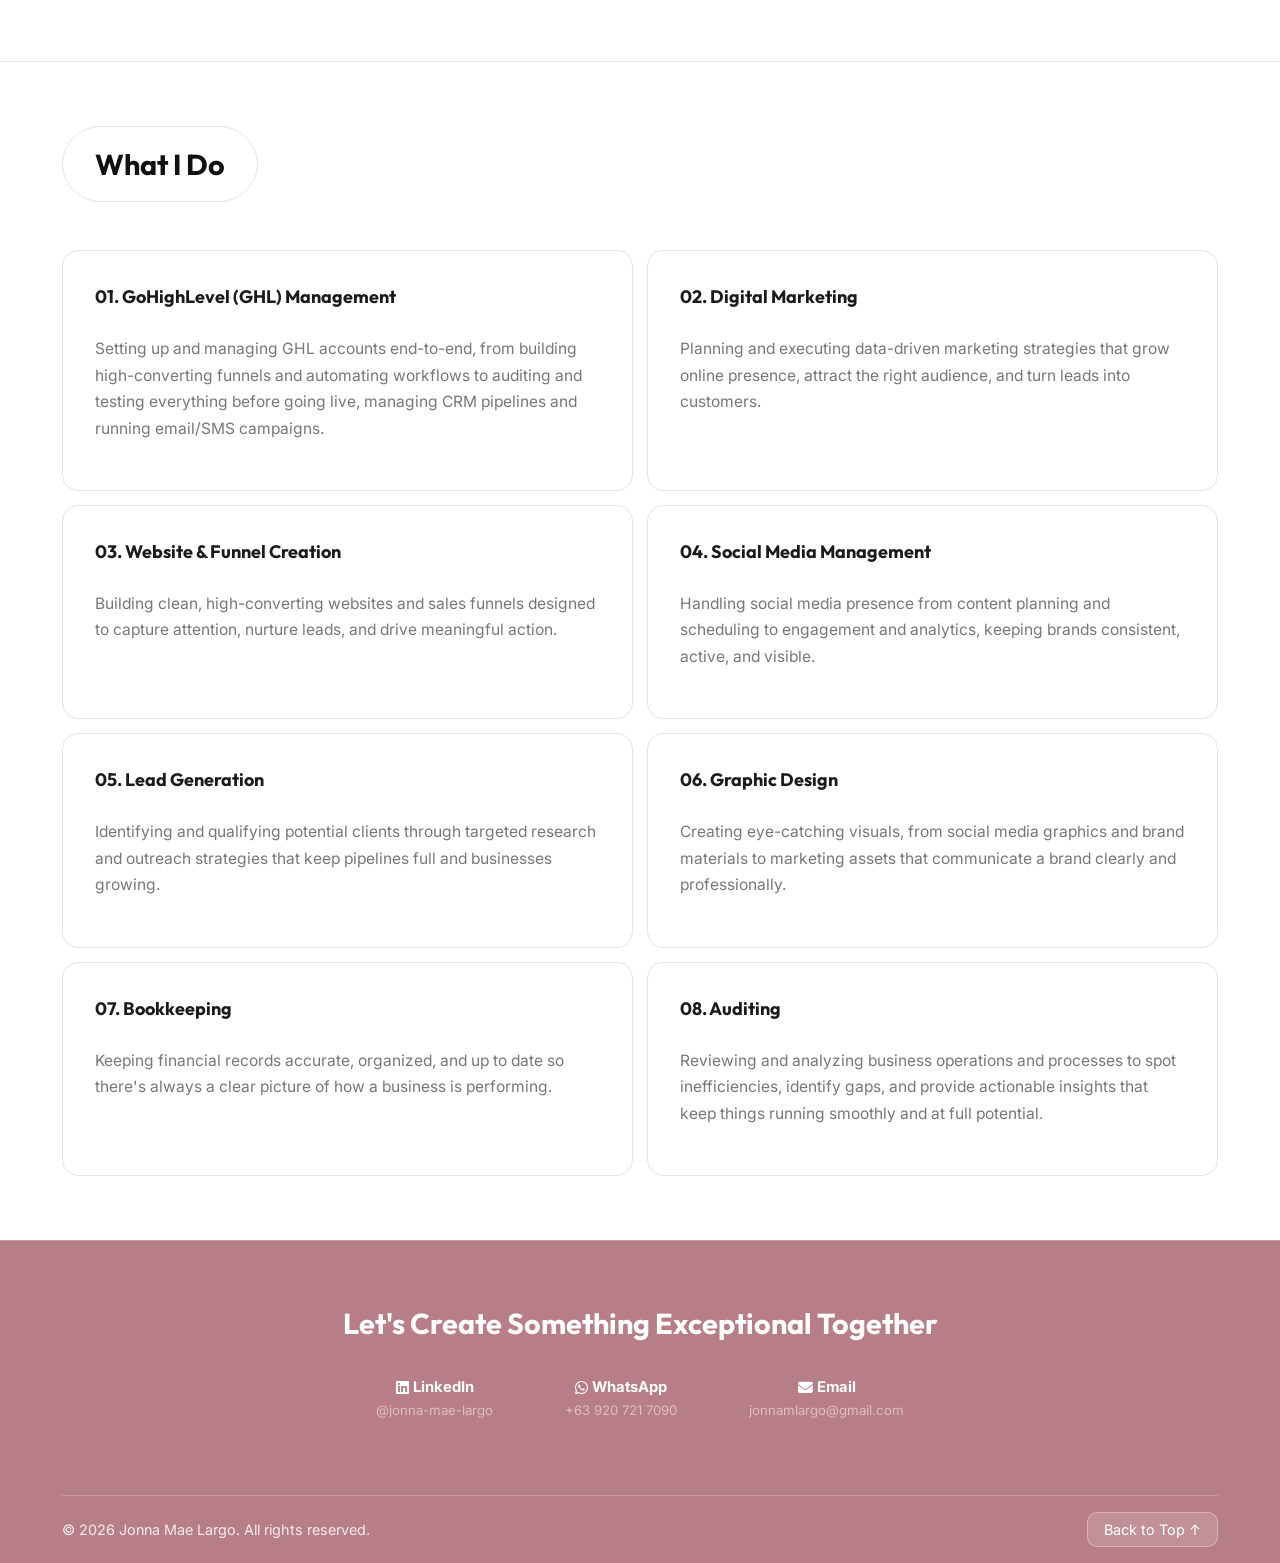
==== commit 26446305: "feat: add core site assets and implement initial portfolio layout styling" ====
--- a/index.html
+++ b/index.html
@@ -68,15 +68,17 @@
                     <div class="hero-avatar">
                         <img src="assets/img/profile/avatar-300.png" alt="Jonna Mae Largo">
                     </div>
-                    <h1 class="hero-title">Multi-Skilled and AI-Powered Virtual Assistant for Smarter Business Support</h1>
-                    <p class="hero-subtitle">GHL Expert | SMM | Bookkeeping</p>
+                    <h1 class="hero-title">Multi-Skilled and AI-Powered Virtual Assistant for Smarter Business Support
+                    </h1>
+                    <p class="hero-subtitle">GHL Expert | SMM | Bookkeeper</p>
                 </div>
             </div>
             <div class="about-card">
                 <h2 class="card-heading">About</h2>
-                <p class="about-text"><strong>Hi, I'm Jonna.</strong> I'm a multi-skilled and versatile Virtual Assistant for growing
+                <p class="about-text"><strong>Hi, I'm Jonna.</strong> I'm a multi-skilled and versatile Virtual
+                    Assistant for growing
                     businesses, with experience in digital marketing, social media management, lead generation, admin
-                    support, bookkeeping,and auditing. What sets me apart? I work smarter with AI, using the latest
+                    support, bookkeeping, and auditing. What sets me apart? <strong>I work smarter with AI</strong>, using the latest
                     tools to automate tasks,
                     speed up workflows, and deliver results faster. Whether it's keeping your operations organized or
                     tackling projects with precision, I bring a strong can-do attitude and a tech-forward edge to
@@ -166,51 +168,48 @@
                 <span class="section-label">What I Do</span>
                 <div class="services-grid">
                     <div class="service-card">
-                        <h4 class="service-number">01. Admin Support</h4>
-                        <p class="service-desc">I uncover the data and insights that drive every decision, transforming
-                            complex research data into a clear and actionable strategic direction for the project.</p>
-                    </div>
-                    <div class="service-card">
-                        <h4 class="service-number">02. Digital Marketing &amp; Lead Generation</h4>
-                        <p class="service-desc">I create visually engaging and structurally sound interfaces. My focus
-                            is on clear information hierarchy and intuitive navigation that guides users effortlessly
-                            through the product.</p>
-                    </div>
-                    <div class="service-card">
-                        <h4 class="service-number">03. Social Media Management</h4>
-                        <p class="service-desc">I create visually engaging and structurally sound interfaces. My focus
-                            is on clear information hierarchy and intuitive navigation that guides users effortlessly
-                            through the product.</p>
-                    </div>
-                    <div class="service-card">
-                        <h4 class="service-number">04. Lead Generation</h4>
-                        <p class="service-desc">I create visually engaging and structurally sound interfaces. My focus
-                            is on clear information hierarchy and intuitive navigation that guides users effortlessly
-                            through the product.</p>
-                    </div>
-                    <div class="service-card">
-                        <h4 class="service-number">05. Website and Funnel Creation</h4>
-                        <p class="service-desc">I create visually engaging and structurally sound interfaces. My focus
-                            is on clear information hierarchy and intuitive navigation that guides users effortlessly
-                            through the product.</p>
+                        <h4 class="service-number">01. GoHighLevel (GHL) Management</h4>
+                        <p class="service-desc">Setting up and managing GHL accounts end-to-end, from building
+                            high-converting funnels and automating workflows to auditing and testing everything
+                            before going live, managing CRM pipelines and running email/SMS campaigns.
+                        </p>
+                    </div>
+                    <div class="service-card">
+                        <h4 class="service-number">02. Digital Marketing</h4>
+                        <p class="service-desc">Planning and executing data-driven marketing strategies that grow online
+                            presence, attract the right audience, and turn leads into customers.</p>
+                    </div>
+                    <div class="service-card">
+                        <h4 class="service-number">03. Website & Funnel Creation</h4>
+                        <p class="service-desc">Building clean, high-converting websites and sales funnels designed to
+                            capture attention, nurture leads, and drive meaningful action.</p>
+                    </div>
+                    <div class="service-card">
+                        <h4 class="service-number">04. Social Media Management</h4>
+                        <p class="service-desc">Handling social media presence from content planning and scheduling to
+                            engagement and analytics, keeping brands consistent, active, and visible.</p>
+                    </div>
+                    <div class="service-card">
+                        <h4 class="service-number">05. Lead Generation</h4>
+                        <p class="service-desc">Identifying and qualifying potential clients through targeted research
+                            and outreach strategies that keep pipelines full and businesses growing.</p>
                     </div>
                     <div class="service-card">
                         <h4 class="service-number">06. Graphic Design</h4>
-                        <p class="service-desc">I create visually engaging and structurally sound interfaces. My focus
-                            is on clear information hierarchy and intuitive navigation that guides users effortlessly
-                            through the product.</p>
+                        <p class="service-desc">Creating eye-catching visuals, from social media graphics and brand
+                            materials to marketing assets that communicate a brand clearly and professionally.</p>
                     </div>
                     <div class="service-card">
                         <h4 class="service-number">07. Bookkeeping</h4>
-                        <p class="service-desc">I leverage emerging AI tools and generative models to accelerate the
-                            design process, uncover unique data patterns, and introduce powerful personalization into
-                            the user experience.</p>
+                        <p class="service-desc">Keeping financial records accurate, organized, and up to date so there's
+                            always a clear picture of how a business is performing.</p>
                     </div>
                     <div class="service-card">
                         <h4 class="service-number">08. Auditing</h4>
-                        <p class="service-desc">I build and maintain comprehensive design systems. This ensures visual
-                            and functional consistency, streamlines development, and allows teams to build better
-                            products, faster.</p>
+                        <p class="service-desc">Reviewing and analyzing business operations and processes to spot
+                            inefficiencies,
+                            identify gaps, and provide actionable insights that keep things running smoothly and at full
+                            potential.</p>
                     </div>
                 </div>
             </div>
--- a/assets/css/styles.css
+++ b/assets/css/styles.css
@@ -431,7 +431,7 @@
     color: var(--clr-white);
     padding: 12px 24px;
     border-radius: var(--radius-sm);
-    font-size: 0.85rem;
+    font-size: 0.9rem;
     font-weight: 600;
     transition: background var(--transition-fast);
     width: fit-content;
@@ -594,7 +594,7 @@
 
 .mini-btn {
     padding: 8px 16px;
-    font-size: 0.75rem;
+    font-size: 0.9rem;
 }
 
 /* Testimony Card Mini */
@@ -896,7 +896,7 @@
     padding: 8px 16px;
     border-radius: var(--radius-sm);
     font-family: inherit;
-    font-size: 0.85rem;
+    font-size: 0.9rem;
     cursor: pointer;
     transition: all var(--transition-fast);
 }
@@ -1008,7 +1008,7 @@
 .form-submit {
     margin-top: 1rem;
     padding: 14px 28px;
-    font-size: 0.95rem;
+    font-size: 0.9rem;
     cursor: pointer;
     border: none;
     align-self: flex-start;
@@ -1073,67 +1073,68 @@
 .portfolio-description {
     max-width: 800px;
     margin: 0 auto var(--space-2xl);
-    font-size: 1.1rem;
+    font-size: 1.40rem;
     color: var(--clr-text-secondary);
     line-height: 1.6;
     text-align: center;
 }
 
 .portfolio-visual-banner {
-    background: linear-gradient(to bottom, #bae6fd, #e0f2fe);
+    background: var(--clr-bg);
     position: relative;
-    padding: 6rem 0 2rem;
+    padding: 2rem 0 0;
     overflow: hidden;
-    margin-bottom: var(--space-3xl);
+    margin-bottom: var(--space-xl);
 }
 
 .sky-canvas {
-    height: 400px;
+    height: 500px;
     position: relative;
     display: flex;
     justify-content: center;
     align-items: center;
-}
-
-.cloud {
+    background: var(--clr-bg);
+}
+
+.gif-box {
+    width: 100%;
+    height: 100%;
+    overflow: hidden;
     position: absolute;
-    background: white;
-    border-radius: 50px;
-    opacity: 0.9;
-    filter: blur(2px);
-}
-
-.cloud-1 {
-    width: 120px;
-    height: 40px;
-    top: 20%;
-    left: 15%;
-}
-
-.cloud-2 {
-    width: 150px;
-    height: 50px;
-    top: 10%;
-    right: 10%;
-}
-
-.cloud-3 {
-    width: 100px;
-    height: 35px;
-    top: 40%;
-    left: 45%;
-}
-
-.gif-box {
-    background: rgba(255, 255, 255, 0.4);
-    border: 2px dashed #b87e87;
-    padding: 2.5rem 5rem;
-    border-radius: var(--radius);
-    color: #b87e87;
-    font-weight: 700;
-    text-align: center;
-    z-index: 2;
-    max-width: 90%;
+    top: 0;
+    left: 0;
+    z-index: 1;
+    perspective: 1200px;
+}
+
+.scrolling-grid {
+    display: grid;
+    grid-template-columns: repeat(6, 1fr);
+    gap: 20px;
+    padding: 250px 150px 150px; /* Heavily increased top padding */
+    width: 200%; 
+    transform: rotateX(15deg) rotateZ(-10deg);
+    animation: diagonalScroll 60s linear infinite;
+    opacity: 0.95;
+}
+
+.scrolling-grid img {
+    width: 100%;
+    aspect-ratio: 1;
+    object-fit: cover;
+    border-radius: 8px;
+    box-shadow: 0 15px 35px rgba(0, 0, 0, 0.2);
+    transition: transform 0.3s ease;
+    background: #eee;
+}
+
+@keyframes diagonalScroll {
+    0% {
+        transform: rotateX(15deg) rotateZ(-10deg) translate(-10%, -25%);
+    }
+    100% {
+        transform: rotateX(15deg) rotateZ(-10deg) translate(-30%, -65%);
+    }
 }
 
 .hill-landscape {
@@ -1219,7 +1220,8 @@
     max-width: 350px;
     margin: 0 auto;
     padding: 25px 12px;
-    background: #080808; /* Deep black obsidian frame */
+    background: #080808;
+    /* Deep black obsidian frame */
     border-radius: 48px;
     box-shadow:
         0 40px 80px -20px rgba(0, 0, 0, 0.6),
@@ -1297,11 +1299,13 @@
 
 .scrollable-screen {
     overflow-y: auto !important;
-    scrollbar-width: none; /* Hide scrollbar for Firefox */
+    scrollbar-width: none;
+    /* Hide scrollbar for Firefox */
 }
 
 .scrollable-screen::-webkit-scrollbar {
-    display: none; /* Hide scrollbar for Chrome/Safari */
+    display: none;
+    /* Hide scrollbar for Chrome/Safari */
 }
 
 /* Glass Reflection Overlay */
@@ -1339,23 +1343,37 @@
 }
 
 .portfolio-footer-banner {
-    background: #f8fafc;
-    padding: 8rem 0 0;
     position: relative;
+    padding: 10rem 0;
+    min-height: 450px;
+    display: flex;
+    flex-direction: column;
+    justify-content: center;
+    align-items: center;
     overflow: hidden;
-    margin-top: var(--space-3xl);
+    background-image: linear-gradient(rgba(248, 250, 252, 0.9), rgba(248, 250, 252, 0.9)), url('../img/banner/artificial-intelligence-ai-background-concept-with-chatbot-machine-learning-abstract-line-and-wave-flow-illustration-eps10-free-vector.jpg');
+    background-size: cover;
+    background-position: center;
+    background-attachment: fixed;
 }
 
 .portfolio-footer-banner .container {
-    animation: fadeInZoom 3s ease-out forwards;
-}
-
-@keyframes fadeInZoom {
+    opacity: 0;
+}
+
+.portfolio-footer-banner.reveal-banner .container {
+    animation: dramaticZoom 4s cubic-bezier(0.2, 0.8, 0.2, 1) forwards;
+}
+
+@keyframes dramaticZoom {
     0% {
         opacity: 0;
-        transform: scale(0.98);
-    }
-
+        transform: scale(0.3);
+    }
+    50% {
+        opacity: 1;
+        transform: scale(1.5); /* Sways large enough to feel high-impact */
+    }
     100% {
         opacity: 1;
         transform: scale(1);
@@ -1364,10 +1382,11 @@
 
 .banner-title {
     font-family: var(--font-heading);
-    font-size: 2.2rem;
+    font-size: 2.5rem; /* Slightly larger */
     font-weight: 700;
     color: #b87e87;
-    margin-bottom: 1rem;
+    margin-bottom: 0;
+    text-align: center;
 }
 
 .banner-subtitle {
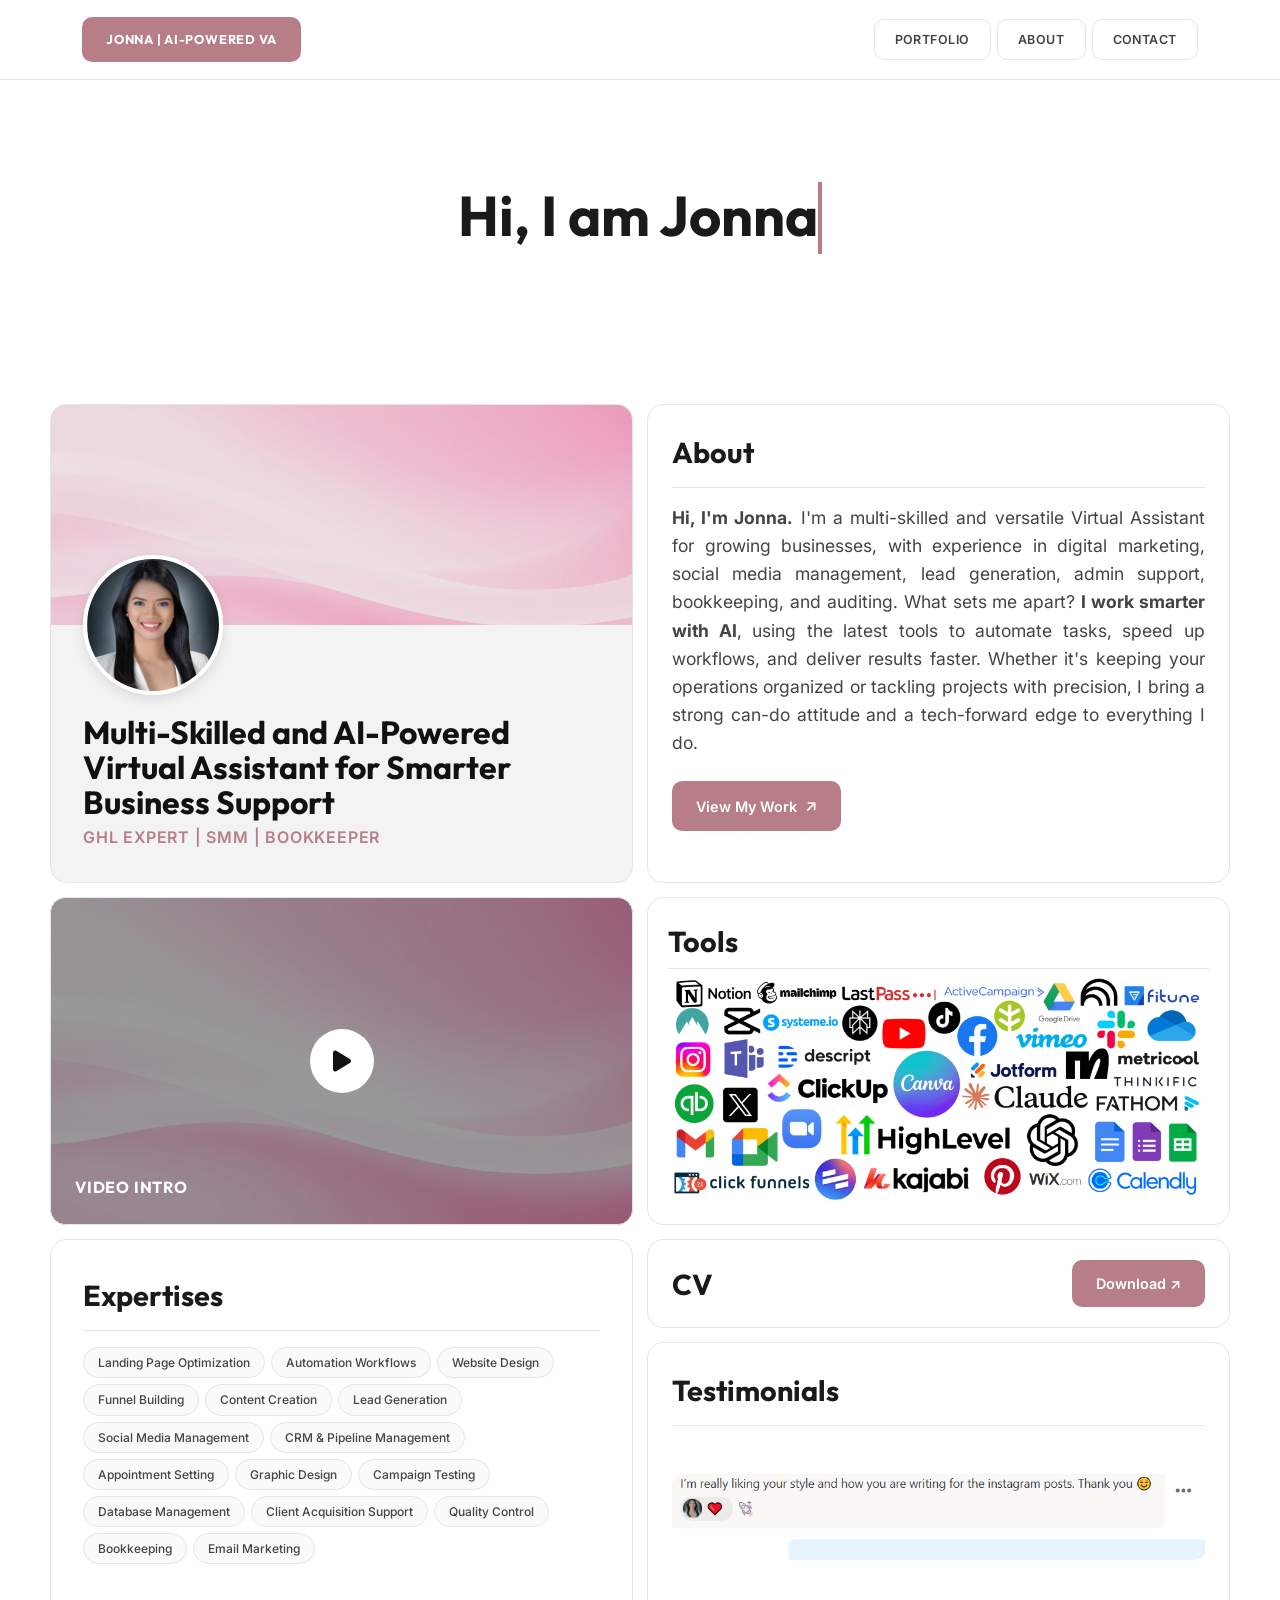
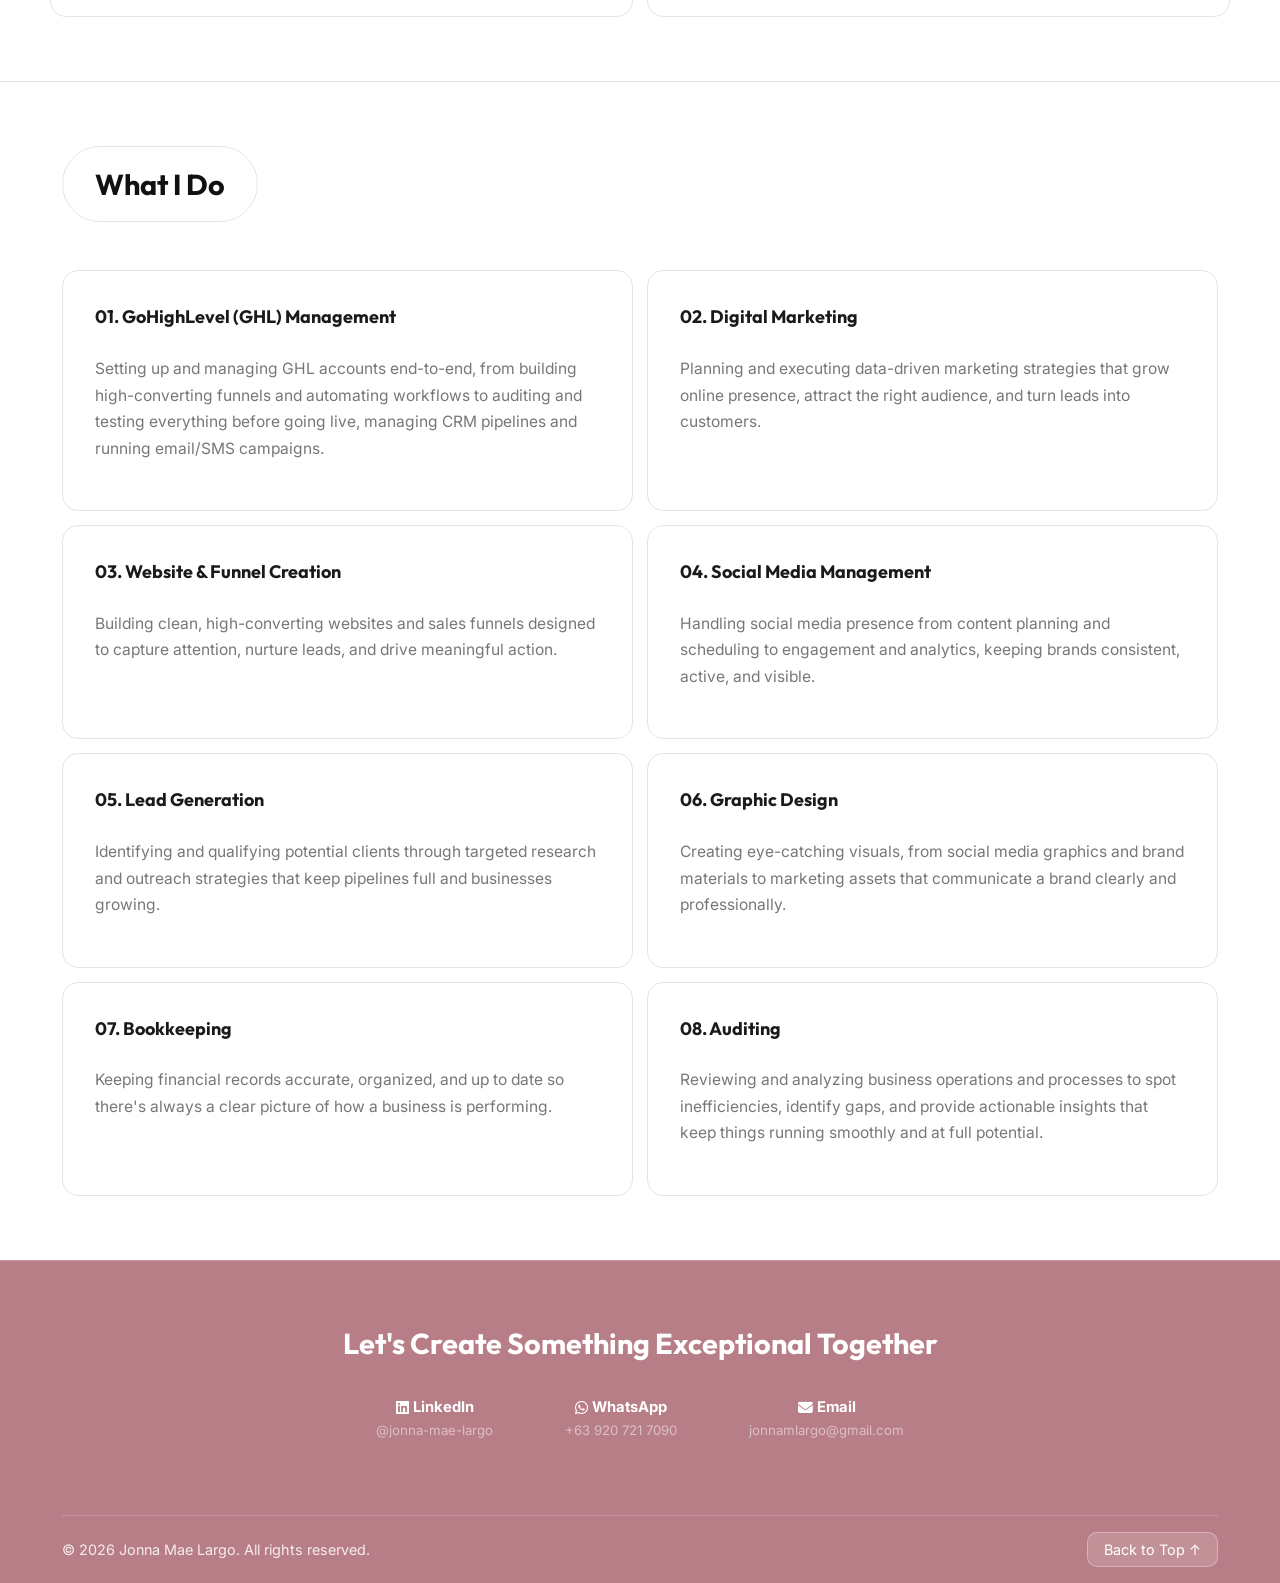
==== commit 1e3cbfec: "feat: update testimonials with new imagery and implement comprehensive design system with global sty" ====
--- a/index.html
+++ b/index.html
@@ -135,25 +135,23 @@
                     <div class="testimony-scroller">
                         <div class="testimony-track">
                             <div class="testimony-item">
-                                <p class="testimony-text">"Jonna's attention to detail has been a game-changer for my
-                                    business. I highly recommend her!"</p>
-                                <p class="testimony-author">— James C., Director</p>
-                            </div>
-                            <div class="testimony-item">
-                                <p class="testimony-text">"The social media management Jonna provided was exceptional.
-                                    We saw a noticeable increase in engagement."</p>
-                                <p class="testimony-author">— Elena R., Owner</p>
-                            </div>
-                            <div class="testimony-item">
-                                <p class="testimony-text">"A versatile virtual assistant who stays on top of every
-                                    deadline. Jonna is truly talented."</p>
-                                <p class="testimony-author">— Marcus L., Lead</p>
-                            </div>
-                            <!-- Duplicated for loop -->
-                            <div class="testimony-item">
-                                <p class="testimony-text">"Jonna's attention to detail has been a game-changer for my
-                                    business. I highly recommend her!"</p>
-                                <p class="testimony-author">— James C., Director</p>
+                                <img src="assets/img/testimonials/client review.png" alt="Client Review">
+                            </div>
+                            <div class="testimony-item">
+                                <img src="assets/img/testimonials/feedback1.png" alt="Feedback 1">
+                            </div>
+                            <div class="testimony-item">
+                                <img src="assets/img/testimonials/feedback2.png" alt="Feedback 2">
+                            </div>
+                            <div class="testimony-item">
+                                <img src="assets/img/testimonials/feedback3.png" alt="Feedback 3">
+                            </div>
+                            <div class="testimony-item">
+                                <img src="assets/img/testimonials/feedback4.png" alt="Feedback 4">
+                            </div>
+                            <!-- Duplicated for continuous loop -->
+                            <div class="testimony-item">
+                                <img src="assets/img/testimonials/client review.png" alt="Client Review">
                             </div>
                         </div>
                     </div>
--- a/assets/css/styles.css
+++ b/assets/css/styles.css
@@ -608,7 +608,7 @@
 }
 
 .testimony-scroller {
-    height: 100px;
+    height: 150px;
     overflow: hidden;
     position: relative;
     mask-image: linear-gradient(to bottom, transparent, black 15%, black 85%, transparent);
@@ -618,7 +618,7 @@
 .testimony-track {
     display: flex;
     flex-direction: column;
-    animation: verticalScroll 12s linear infinite;
+    animation: verticalScroll 20s linear infinite;
 }
 
 .testimony-track:hover {
@@ -626,10 +626,19 @@
 }
 
 .testimony-item {
-    height: 100px;
+    height: 150px;
     display: flex;
     flex-direction: column;
     justify-content: center;
+    padding: 10px 0;
+}
+
+.testimony-item img {
+    max-height: 100%;
+    max-width: 100%;
+    object-fit: contain;
+    margin: 0 auto;
+    border-radius: var(--radius-sm);
 }
 
 .testimony-text {
@@ -703,7 +712,7 @@
     }
 
     100% {
-        transform: translateY(-300px);
+        transform: translateY(-750px);
     }
 }
 
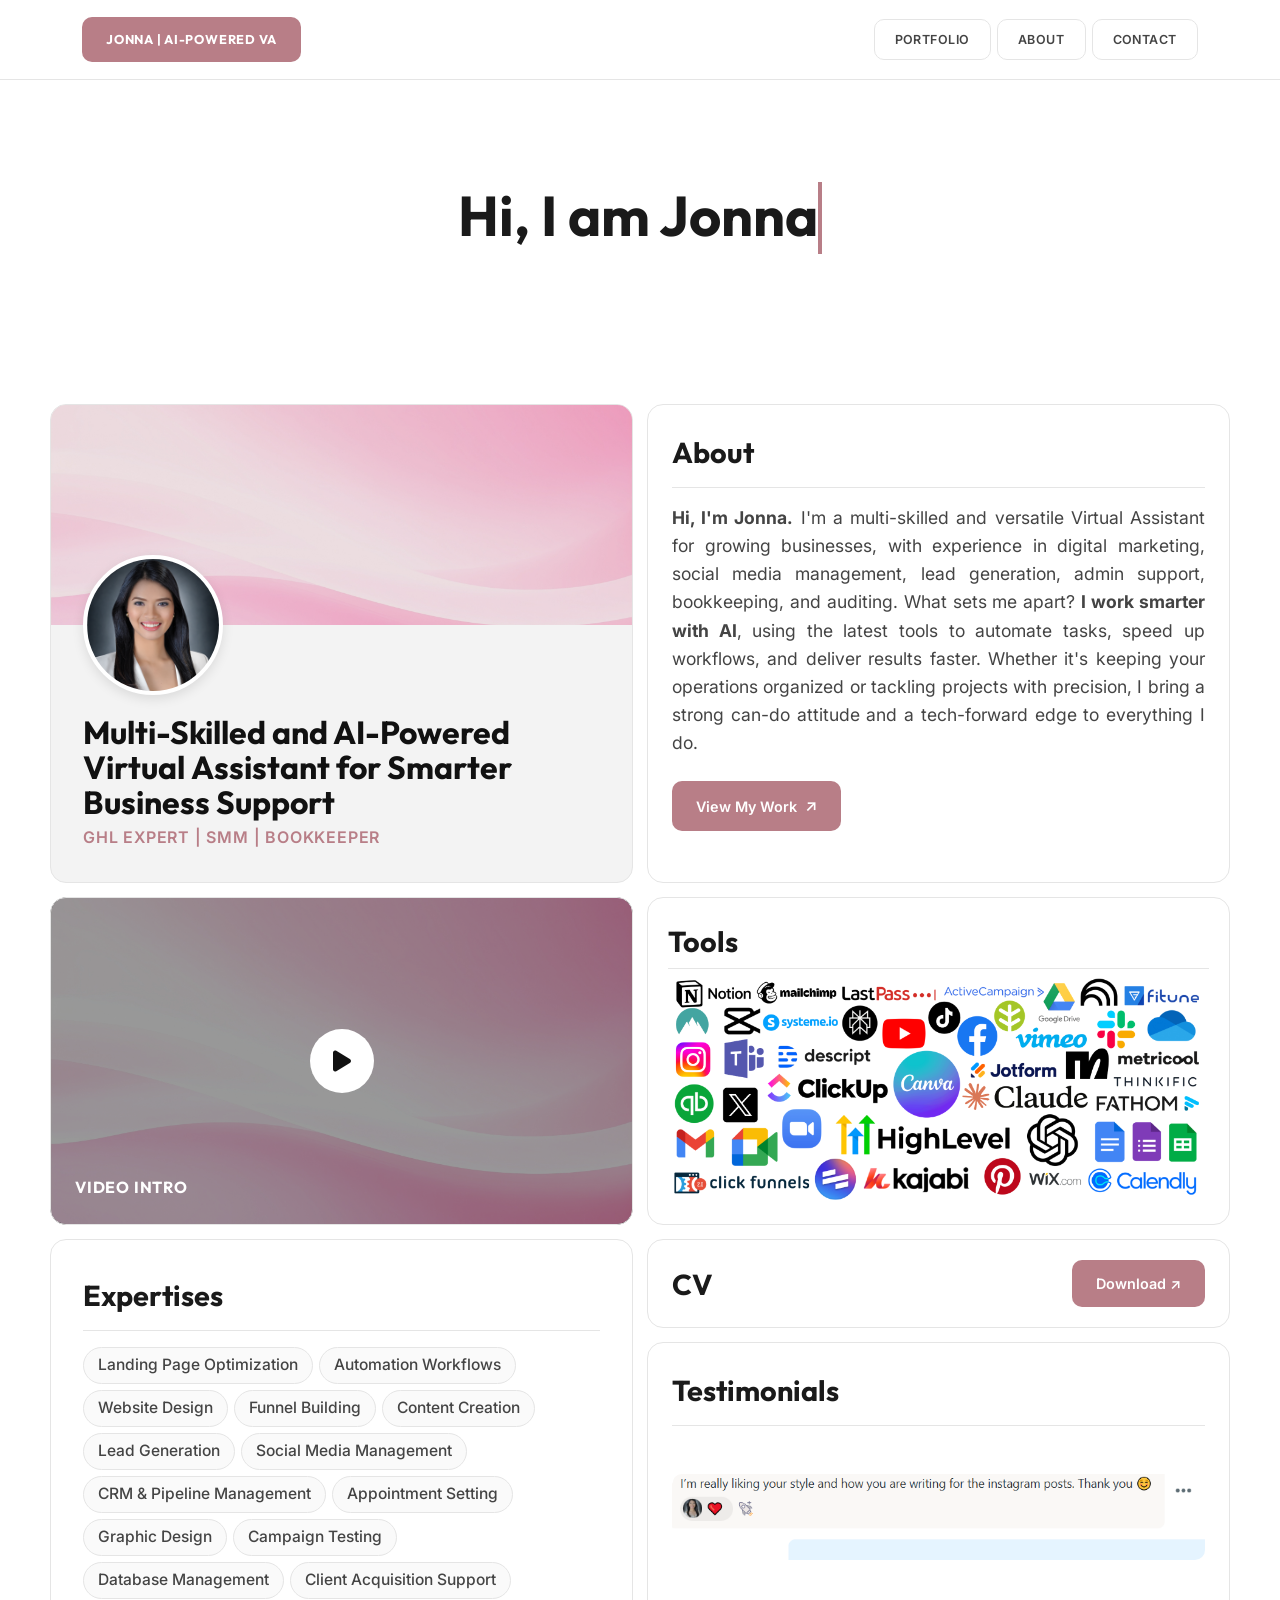
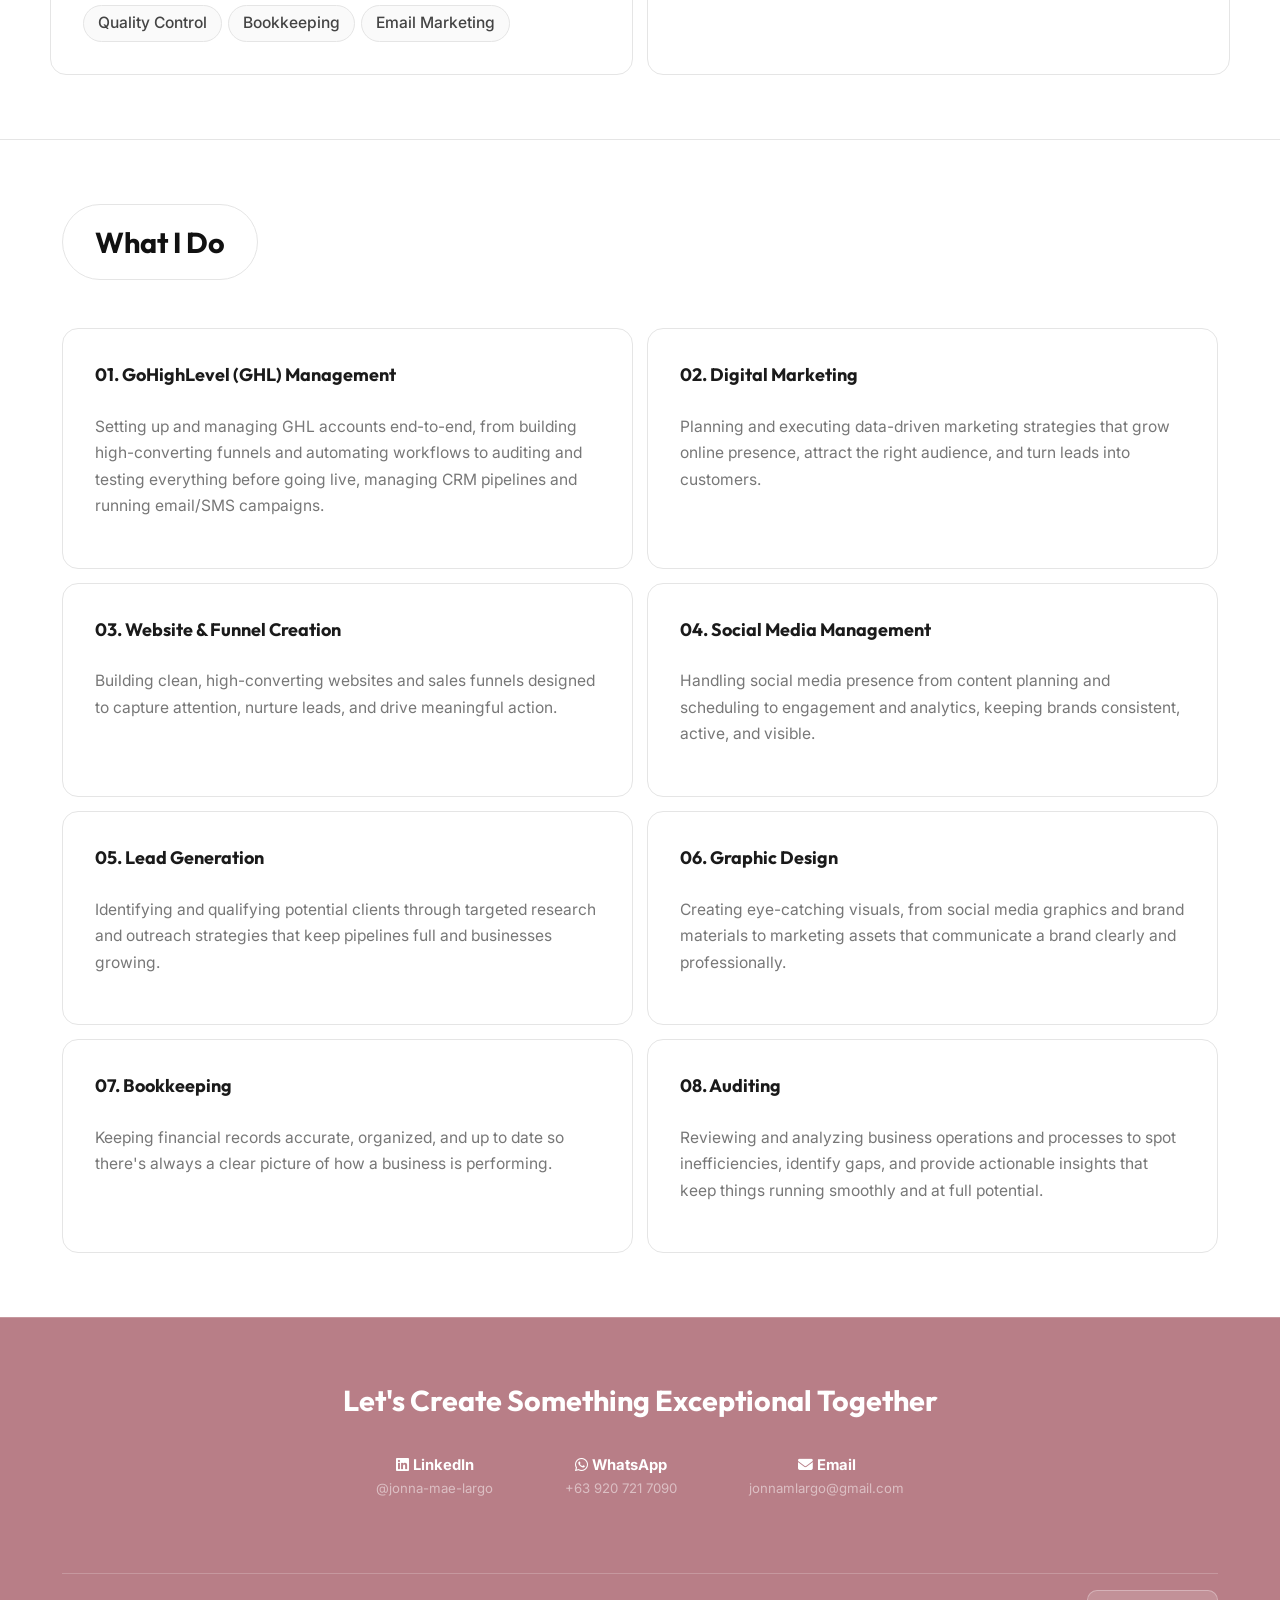
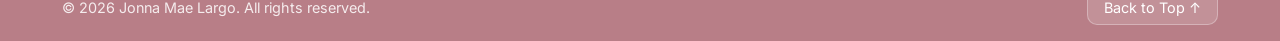
==== commit 3336939b: "Add separate flyers and instagram pages, update SEO title, fix text wrapping" ====
--- a/index.html
+++ b/index.html
@@ -14,7 +14,7 @@
     <!-- Open Graph / Facebook / LinkedIn -->
     <meta property="og:type" content="website">
     <meta property="og:url" content="https://jonnalargo.github.io/">
-    <meta property="og:title" content="Jonna Mae Largo | Multi-Skilled Virtual Assistant">
+    <meta property="og:title" content="Jonna | AI-Powered and Multi-Skilled Virtual Assistant">
     <meta property="og:description"
         content="Multi-skilled and versatile Virtual Assistant helping businesses stay organized, efficient, and focused on growth.">
     <meta property="og:image" content="https://jonnalargo.github.io/assets/img/profile/avatar-300.png">
@@ -27,7 +27,7 @@
         content="Get to know the multi-skilled VA behind the growth of diverse businesses. Dedicated to organization and efficiency.">
     <meta property="twitter:image" content="https://jonnalargo.github.io/assets/img/profile/avatar-300.png">
 
-    <title>Jonna Mae Largo | Multi-Skilled Virtual Assistant</title>
+    <title>Jonna | AI-Powered and Multi-Skilled Virtual Assistant</title>
 
     <link rel="apple-touch-icon" sizes="180x180" href="/apple-touch-icon.png">
     <link rel="icon" type="image/png" sizes="32x32" href="/favicon-32x32.png">
@@ -68,15 +68,14 @@
                     <div class="hero-avatar">
                         <img src="assets/img/profile/avatar-300.png" alt="Jonna Mae Largo">
                     </div>
-                    <h1 class="hero-title">Multi-Skilled and AI-Powered Virtual Assistant for Smarter Business Support
+                    <h1 class="hero-title">Multi-Skilled and AI-Powered Virtual&nbsp;Assistant for Smarter Business Support
                     </h1>
                     <p class="hero-subtitle">GHL Expert | SMM | Bookkeeper</p>
                 </div>
             </div>
             <div class="about-card">
                 <h2 class="card-heading">About</h2>
-                <p class="about-text"><strong>Hi, I'm Jonna.</strong> I'm a multi-skilled and versatile Virtual
-                    Assistant for growing
+                <p class="about-text"><strong>Hi, I'm Jonna.</strong> I'm a multi-skilled and versatile Virtual&nbsp;Assistant for growing
                     businesses, with experience in digital marketing, social media management, lead generation, admin
                     support, bookkeeping, and auditing. What sets me apart? <strong>I work smarter with AI</strong>, using the latest
                     tools to automate tasks,
--- a/assets/css/styles.css
+++ b/assets/css/styles.css
@@ -476,7 +476,7 @@
     background: var(--clr-bg-alt);
     border: 1px solid var(--clr-border);
     border-radius: var(--radius-pill);
-    font-size: 0.75rem;
+    font-size: 0.975rem;
     color: var(--clr-text-secondary);
     font-weight: 500;
     transition: all var(--transition-fast);
@@ -1120,8 +1120,9 @@
     display: grid;
     grid-template-columns: repeat(6, 1fr);
     gap: 20px;
-    padding: 250px 150px 150px; /* Heavily increased top padding */
-    width: 200%; 
+    padding: 250px 150px 150px;
+    /* Heavily increased top padding */
+    width: 200%;
     transform: rotateX(15deg) rotateZ(-10deg);
     animation: diagonalScroll 60s linear infinite;
     opacity: 0.95;
@@ -1141,6 +1142,7 @@
     0% {
         transform: rotateX(15deg) rotateZ(-10deg) translate(-10%, -25%);
     }
+
     100% {
         transform: rotateX(15deg) rotateZ(-10deg) translate(-30%, -65%);
     }
@@ -1379,10 +1381,13 @@
         opacity: 0;
         transform: scale(0.3);
     }
+
     50% {
         opacity: 1;
-        transform: scale(1.5); /* Sways large enough to feel high-impact */
-    }
+        transform: scale(1.5);
+        /* Sways large enough to feel high-impact */
+    }
+
     100% {
         opacity: 1;
         transform: scale(1);
@@ -1391,7 +1396,8 @@
 
 .banner-title {
     font-family: var(--font-heading);
-    font-size: 2.5rem; /* Slightly larger */
+    font-size: 2.5rem;
+    /* Slightly larger */
     font-weight: 700;
     color: #b87e87;
     margin-bottom: 0;
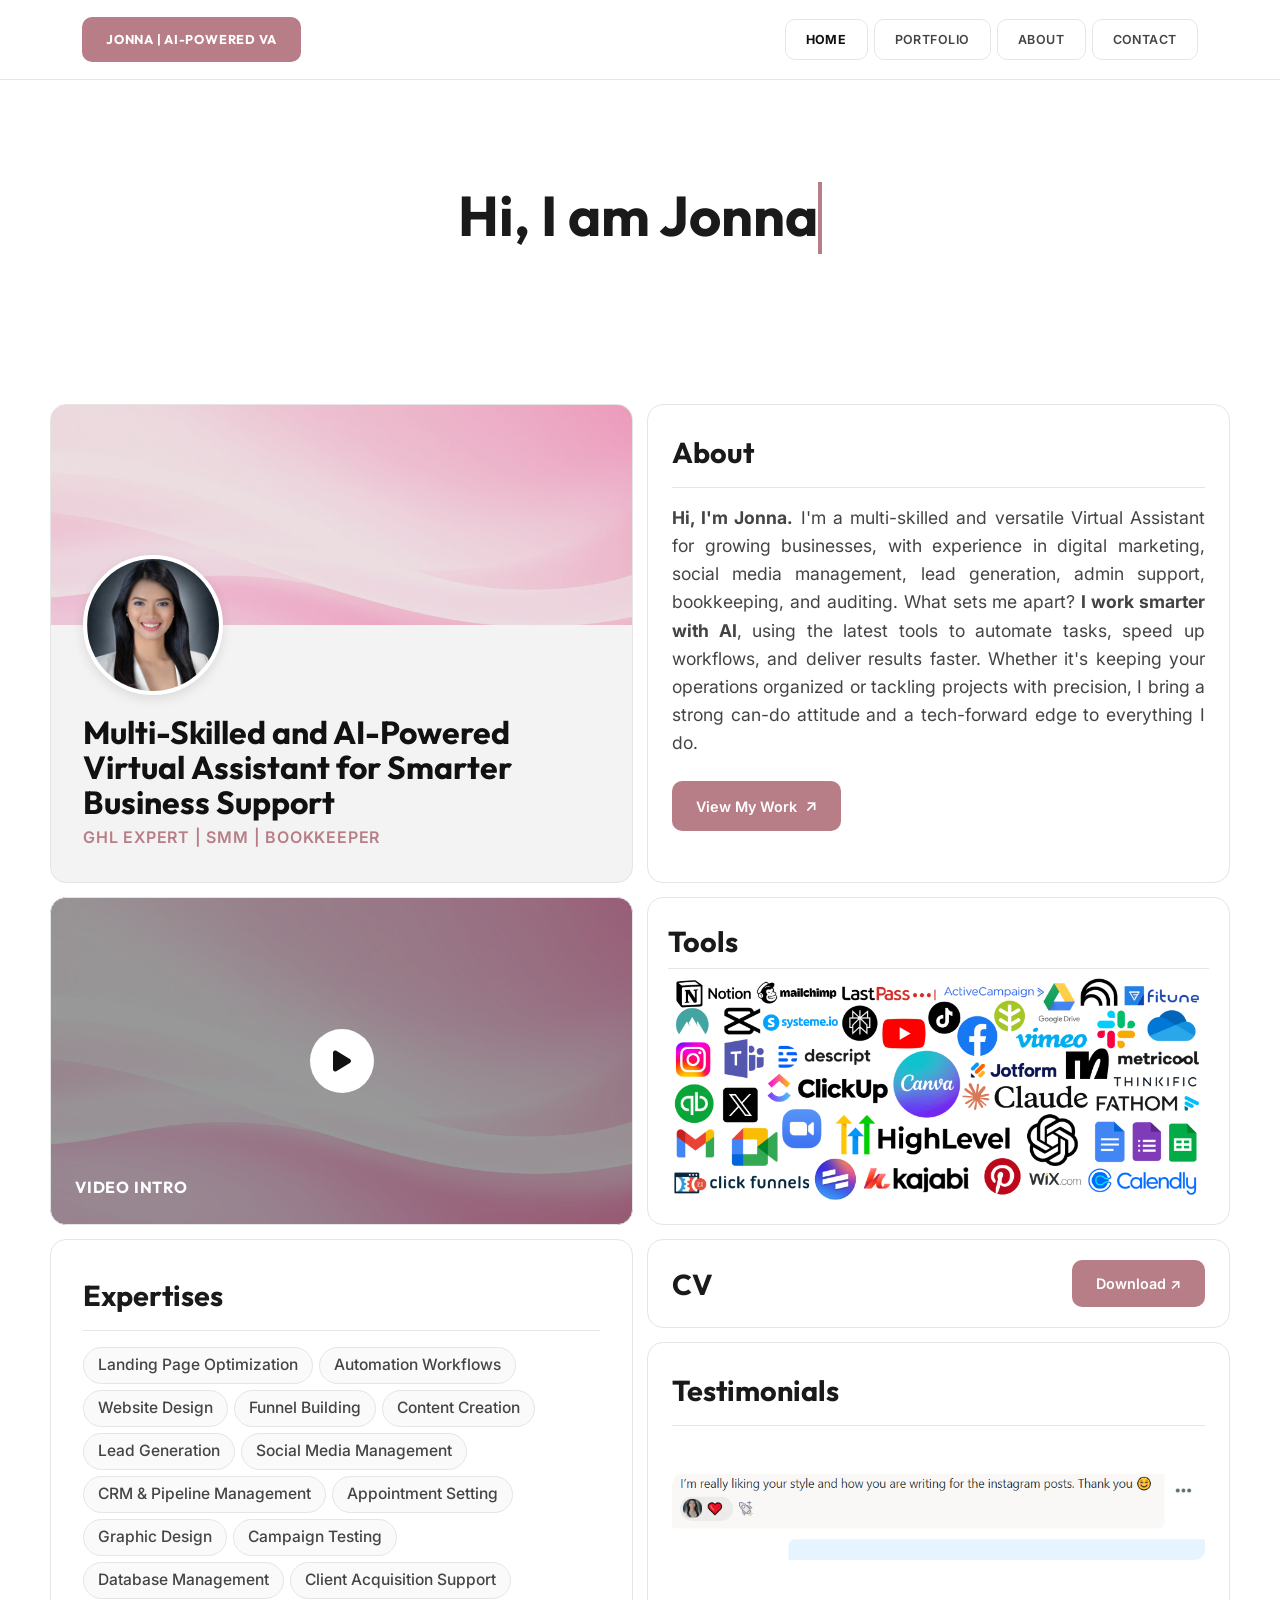
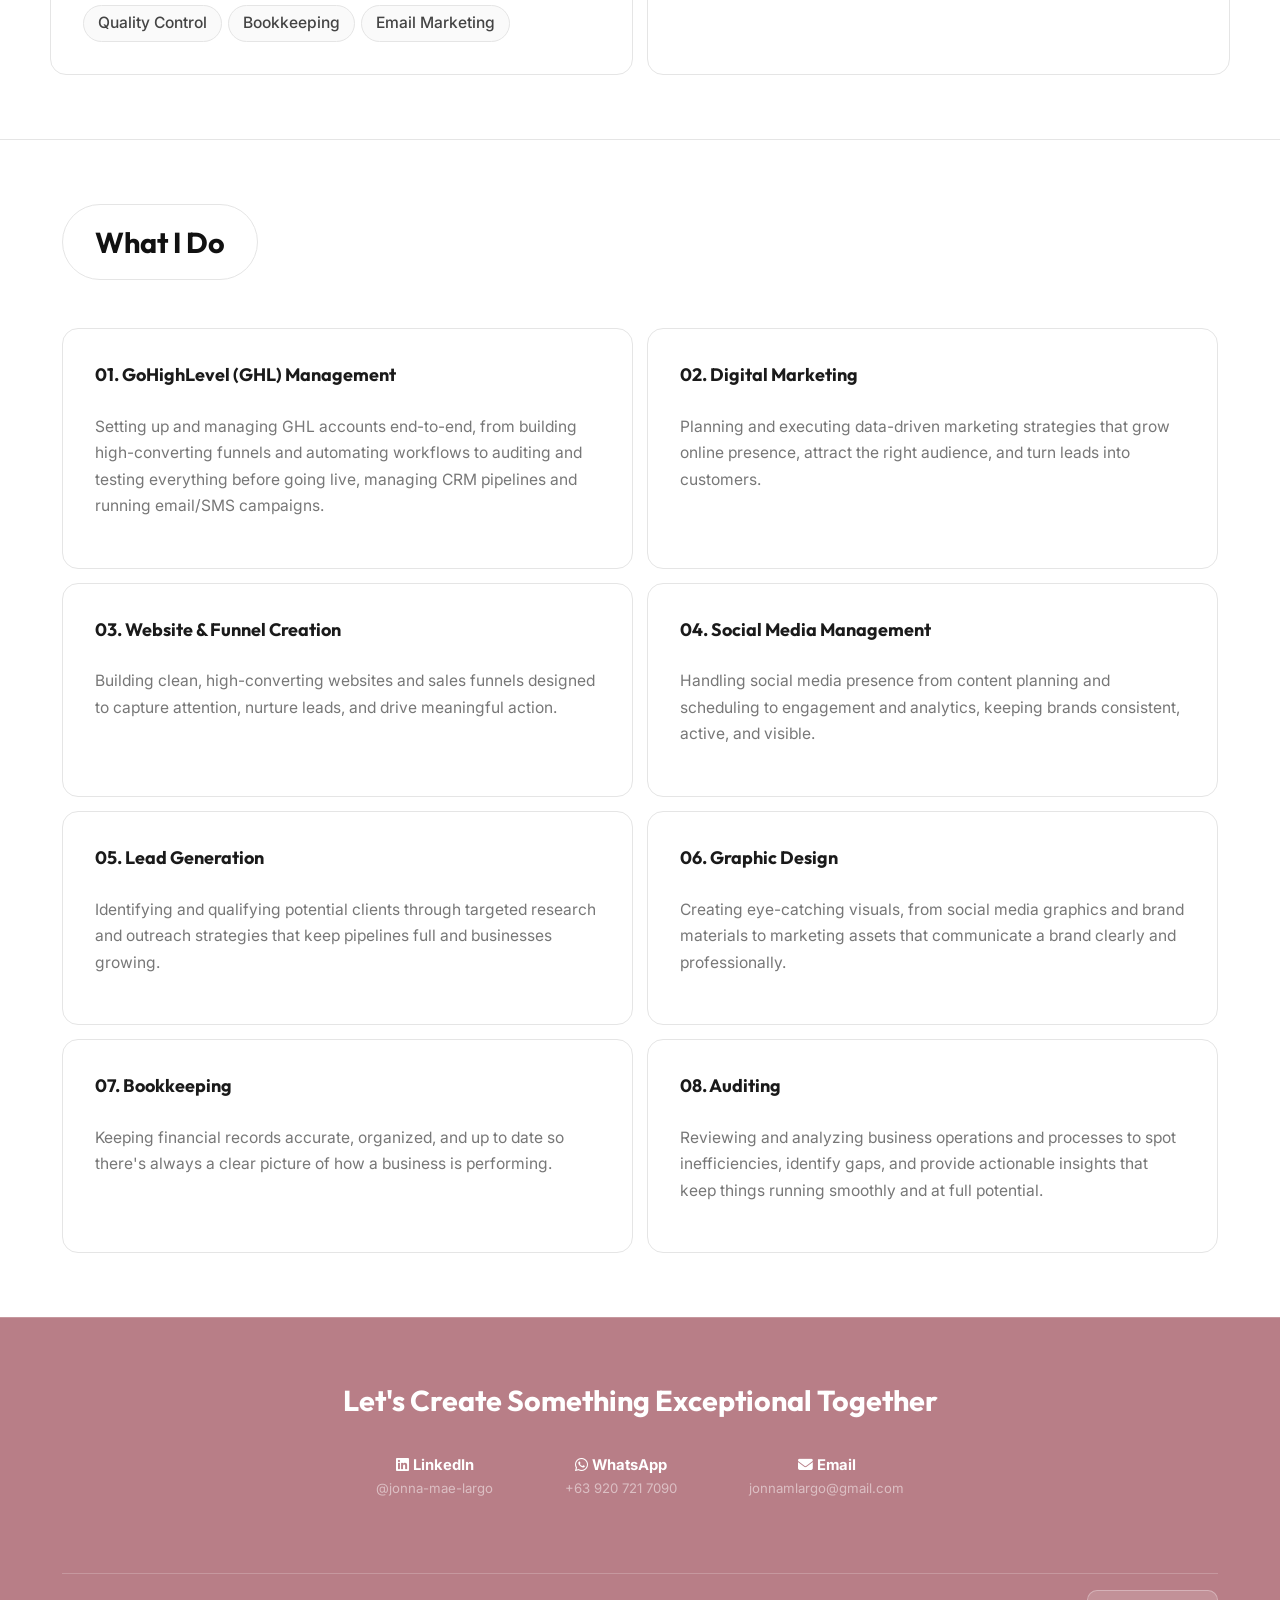
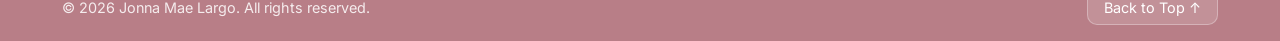
==== commit 029c1cc3: "feat: add new design system, global CSS styles, and portfolio assets" ====
--- a/index.html
+++ b/index.html
@@ -127,7 +127,7 @@
             <div class="stacked-col">
                 <div class="cv-card-mini">
                     <h3 class="mini-heading">CV</h3>
-                    <a href="assets/files/cv.pdf" class="btn-primary" download>Download ↗</a>
+                    <a href="assets/img/profile/Jonna%20Mae%20Largo_GHL%20Expert_%20CV.pdf" class="btn-primary" download>Download ↗</a>
                 </div>
                 <div class="testimony-card-mini">
                     <h3 class="card-heading">Testimonials</h3>
--- a/assets/css/styles.css
+++ b/assets/css/styles.css
@@ -184,8 +184,8 @@
 }
 
 nav ul li a:hover {
-    color: var(--clr-text);
-    background: var(--clr-bg-alt);
+    background: var(--clr-accent);
+    color: var(--clr-black);
 }
 
 nav ul li a.nav-outlined {
@@ -193,8 +193,8 @@
 }
 
 nav ul li a.nav-outlined:hover {
-    border-color: var(--clr-text);
-    background: var(--clr-bg-alt);
+    border-color: var(--clr-accent);
+    background: var(--clr-accent);
 }
 
 nav ul li a.active {
@@ -258,6 +258,8 @@
     border-radius: var(--radius);
     overflow: hidden;
 }
+
+
 
 /* ========================================
    Hero Banner
@@ -935,16 +937,18 @@
    ======================================== */
 .section-title {
     font-family: var(--font-heading);
-    font-size: 2.5rem;
+    font-size: 3.5rem;
     font-weight: 700;
     margin-bottom: var(--space-xs);
+    text-align: center;
 }
 
 .section-subtitle {
     color: var(--clr-text-muted);
     font-size: 1.1rem;
     max-width: 600px;
-    margin: 0 0 1.5rem;
+    text-align: center;
+    margin: 0 auto 3rem;
 }
 
 /* ========================================
@@ -1082,7 +1086,7 @@
 .portfolio-description {
     max-width: 800px;
     margin: 0 auto var(--space-2xl);
-    font-size: 1.40rem;
+    font-size: 1.1rem;
     color: var(--clr-text-secondary);
     line-height: 1.6;
     text-align: center;
@@ -1111,18 +1115,17 @@
     overflow: hidden;
     position: absolute;
     top: 0;
-    left: 0;
+    right: 0;
     z-index: 1;
     perspective: 1200px;
 }
 
 .scrolling-grid {
     display: grid;
-    grid-template-columns: repeat(6, 1fr);
+    grid-template-columns: repeat(15, 1fr);
     gap: 20px;
-    padding: 250px 150px 150px;
-    /* Heavily increased top padding */
-    width: 200%;
+    padding: 300px 50px 300px;
+    width: 1200%;
     transform: rotateX(15deg) rotateZ(-10deg);
     animation: diagonalScroll 60s linear infinite;
     opacity: 0.95;
@@ -1140,11 +1143,11 @@
 
 @keyframes diagonalScroll {
     0% {
-        transform: rotateX(15deg) rotateZ(-10deg) translate(-10%, -25%);
+        transform: rotateX(15deg) rotateZ(-10deg) translate(-10%, -10%);
     }
 
     100% {
-        transform: rotateX(15deg) rotateZ(-10deg) translate(-30%, -65%);
+        transform: rotateX(15deg) rotateZ(-10deg) translate(-35%, -60%);
     }
 }
 
@@ -1196,6 +1199,21 @@
 
 .websites-grid {
     grid-template-columns: repeat(3, 1fr);
+}
+
+.cta-container {
+    text-align: center;
+    padding: 1.5rem 1rem;
+}
+
+.website-card {
+    background: transparent !important;
+    border: none !important;
+    box-shadow: none !important;
+    overflow: visible !important;
+    display: flex;
+    flex-direction: column;
+    align-items: center;
 }
 
 .work-item {
@@ -1543,4 +1561,366 @@
     .portfolio-title {
         font-size: 2.2rem;
     }
+}
+
+/* ========================================
+   About Page Specific Styles
+   ======================================== */
+.about-page-main {
+    padding: var(--space-3xl) 0 6rem;
+}
+
+.about-page-title {
+    font-family: var(--font-heading);
+    font-size: 3.5rem;
+    font-weight: 700;
+    text-align: center;
+    margin-bottom: 5rem;
+    color: var(--clr-black);
+    letter-spacing: -0.01em;
+}
+
+.about-content-grid {
+    display: grid;
+    grid-template-columns: 0.8fr 1.2fr;
+    gap: 5rem;
+    align-items: start;
+}
+
+.about-profile-wrapper {
+    width: 100%;
+    aspect-ratio: 3.8 / 5;
+    border-radius: 12px;
+    overflow: hidden;
+    background: var(--clr-bg-alt);
+}
+
+.about-profile-img {
+    width: 100%;
+    height: 100%;
+    object-fit: cover;
+}
+
+.about-sub-title {
+    font-family: var(--font-heading);
+    font-size: 1.25rem;
+    font-weight: 700;
+    margin: 2rem 0 1rem;
+    color: var(--clr-black);
+}
+
+.about-description p {
+    font-size: 1.1rem;
+    color: var(--clr-text);
+    line-height: 1.6;
+    margin-bottom: 1.5rem;
+    text-align: left;
+}
+
+.about-closing {
+    font-size: 1.1rem !important;
+    margin-top: 2.5rem !important;
+    font-weight: 700;
+    color: var(--clr-black) !important;
+}
+
+/* Responsive */
+@media (max-width: 1024px) {
+    .about-content-grid {
+        grid-template-columns: 1fr;
+        gap: 3rem;
+    }
+
+    .about-image-col {
+        max-width: 450px;
+        margin: 0 auto;
+    }
+
+    .about-page-title,
+    .section-title {
+        font-size: 2.8rem;
+        margin-bottom: 3rem;
+    }
+}
+
+@media (max-width: 768px) {
+
+    .about-page-title,
+    .section-title {
+        font-size: 2.2rem;
+    }
+
+    .about-page-main {
+        padding: var(--space-2xl) 0 4rem;
+    }
+}
+
+/* ========================================
+   Portfolio Page v2 Specific Styles
+   ======================================== */
+.portfolio-page-v2 {
+    padding: 0;
+}
+
+.portfolio-hero-v2 {
+    padding: 6rem 0 0;
+    background: #ffffff;
+}
+
+.hero-v2-grid {
+    display: grid;
+    grid-template-columns: 1fr 1fr;
+    gap: 4rem;
+    align-items: center;
+}
+
+.portfolio-title-v2 {
+    font-family: var(--font-heading);
+    font-size: 3.5rem;
+    font-weight: 700;
+    margin-bottom: 2rem;
+    color: var(--clr-black);
+    letter-spacing: -0.01em;
+}
+
+.portfolio-desc-v2 {
+    font-size: 1.1rem;
+    line-height: 1.6;
+    color: var(--clr-text);
+    margin-bottom: 3rem;
+    max-width: 550px;
+}
+
+
+
+.gif-showcase-container {
+    position: relative;
+    background: #ffffff;
+    /* White background as requested */
+    height: 600px;
+    border-radius: 20px;
+    overflow: hidden;
+    display: flex;
+    flex-direction: column;
+    justify-content: center;
+    align-items: center;
+}
+
+.gif-placeholder {
+    text-align: center;
+    padding: 2rem;
+    z-index: 2;
+}
+
+.gif-placeholder i {
+    font-size: 6rem;
+    color: #ffffff;
+    margin-bottom: 1.5rem;
+}
+
+.gif-placeholder h3 {
+    font-size: 2.5rem;
+    color: #ff3b30;
+    /* Bold red for the text in mockup */
+    font-weight: 700;
+    max-width: 400px;
+}
+
+.hill-landscape-v2 {
+    position: absolute;
+    bottom: 0;
+    left: 0;
+    width: 100%;
+    height: 150px;
+    z-index: 1;
+}
+
+.hill-landscape-v2 svg {
+    width: 100%;
+    height: 100%;
+}
+
+/* Work Showcase Section */
+.work-showcase-section {
+    padding: 4rem 0 8rem;
+    background: #ffffff;
+}
+
+.showcase-main-title {
+    font-family: var(--font-heading);
+    font-size: 3.5rem;
+    font-weight: 700;
+    margin-bottom: 5rem;
+    color: var(--clr-black);
+}
+
+.showcase-grid-v2 {
+    display: grid;
+    grid-template-columns: repeat(5, 1fr);
+    gap: 5px;
+}
+
+.showcase-card-v2 {
+    position: relative;
+    height: 400px;
+    background-size: cover;
+    background-position: center;
+    border-radius: 12px;
+    overflow: hidden;
+    display: flex;
+    align-items: flex-end;
+    text-decoration: none;
+    transition: transform 0.3s ease;
+}
+
+.showcase-card-v2:hover {
+    transform: translateY(-10px);
+}
+
+.card-content-v2 {
+    padding: 2rem;
+    width: 100%;
+    display: flex;
+    justify-content: space-between;
+    align-items: center;
+}
+
+.card-title-v2 {
+    color: var(--clr-white);
+    font-size: 1.8rem;
+    font-weight: 700;
+    line-height: 1.1;
+    max-width: 150px;
+}
+
+.card-arrow-v2 {
+    color: #f89fb2;
+    /* Pink arrow from mockup */
+    font-size: 2rem;
+    transition: transform 0.3s ease;
+}
+
+.showcase-card-v2:hover .card-arrow-v2 {
+    transform: translateX(5px);
+}
+
+/* Responsive V2 */
+@media (max-width: 1200px) {
+    .showcase-grid-v2 {
+        grid-template-columns: repeat(3, 1fr);
+    }
+}
+
+@media (max-width: 1024px) {
+    .hero-v2-grid {
+        grid-template-columns: 1fr;
+        gap: 3rem;
+        text-align: center;
+    }
+
+    .portfolio-desc-v2 {
+        margin: 0 auto 3rem;
+    }
+
+    .portfolio-title-v2,
+    .showcase-main-title {
+        font-size: 2.8rem;
+    }
+
+    .gif-showcase-container {
+        height: 400px;
+    }
+}
+
+@media (max-width: 768px) {
+
+    .portfolio-title-v2,
+    .showcase-main-title {
+        font-size: 2.2rem;
+    }
+
+    .showcase-grid-v2 {
+        grid-template-columns: repeat(2, 1fr);
+    }
+
+    .showcase-card-v2 {
+        height: 300px;
+    }
+
+    .card-title-v2 {
+        font-size: 1.4rem;
+    }
+}
+
+@media (max-width: 480px) {
+    .showcase-grid-v2 {
+        grid-template-columns: 1fr;
+    }
+}
+
+/* Modal Styles */
+.modal {
+    display: none;
+    position: fixed;
+    z-index: 1000;
+    left: 0;
+    top: 0;
+    width: 100%;
+    height: 100%;
+    overflow: auto;
+    background-color: rgba(0, 0, 0, 0.8);
+    backdrop-filter: blur(5px);
+}
+
+.modal-content {
+    background-color: #fefefe;
+    margin: 5% auto;
+    padding: 30px;
+    border: 1px solid #888;
+    width: 80%;
+    max-width: 1000px;
+    border-radius: 12px;
+    position: relative;
+    box-shadow: 0 10px 30px rgba(0, 0, 0, 0.3);
+}
+
+.close-modal {
+    color: #aaa;
+    float: right;
+    font-size: 32px;
+    font-weight: bold;
+    cursor: pointer;
+    line-height: 1;
+}
+
+.close-modal:hover,
+.close-modal:focus {
+    color: var(--clr-accent);
+    text-decoration: none;
+}
+
+.modal h2 {
+    font-family: var(--font-heading);
+    color: var(--clr-black);
+    margin-bottom: 2rem;
+    text-align: center;
+    font-size: 2.5rem;
+}
+
+.modal-gallery {
+    display: grid;
+    grid-template-columns: repeat(auto-fit, minmax(280px, 1fr));
+    gap: 20px;
+}
+
+.modal-gallery img {
+    width: 100%;
+    height: auto;
+    border-radius: 8px;
+    box-shadow: 0 4px 10px rgba(0, 0, 0, 0.1);
+    transition: transform 0.3s ease;
+}
+
+.modal-gallery img:hover {
+    transform: scale(1.02);
 }
